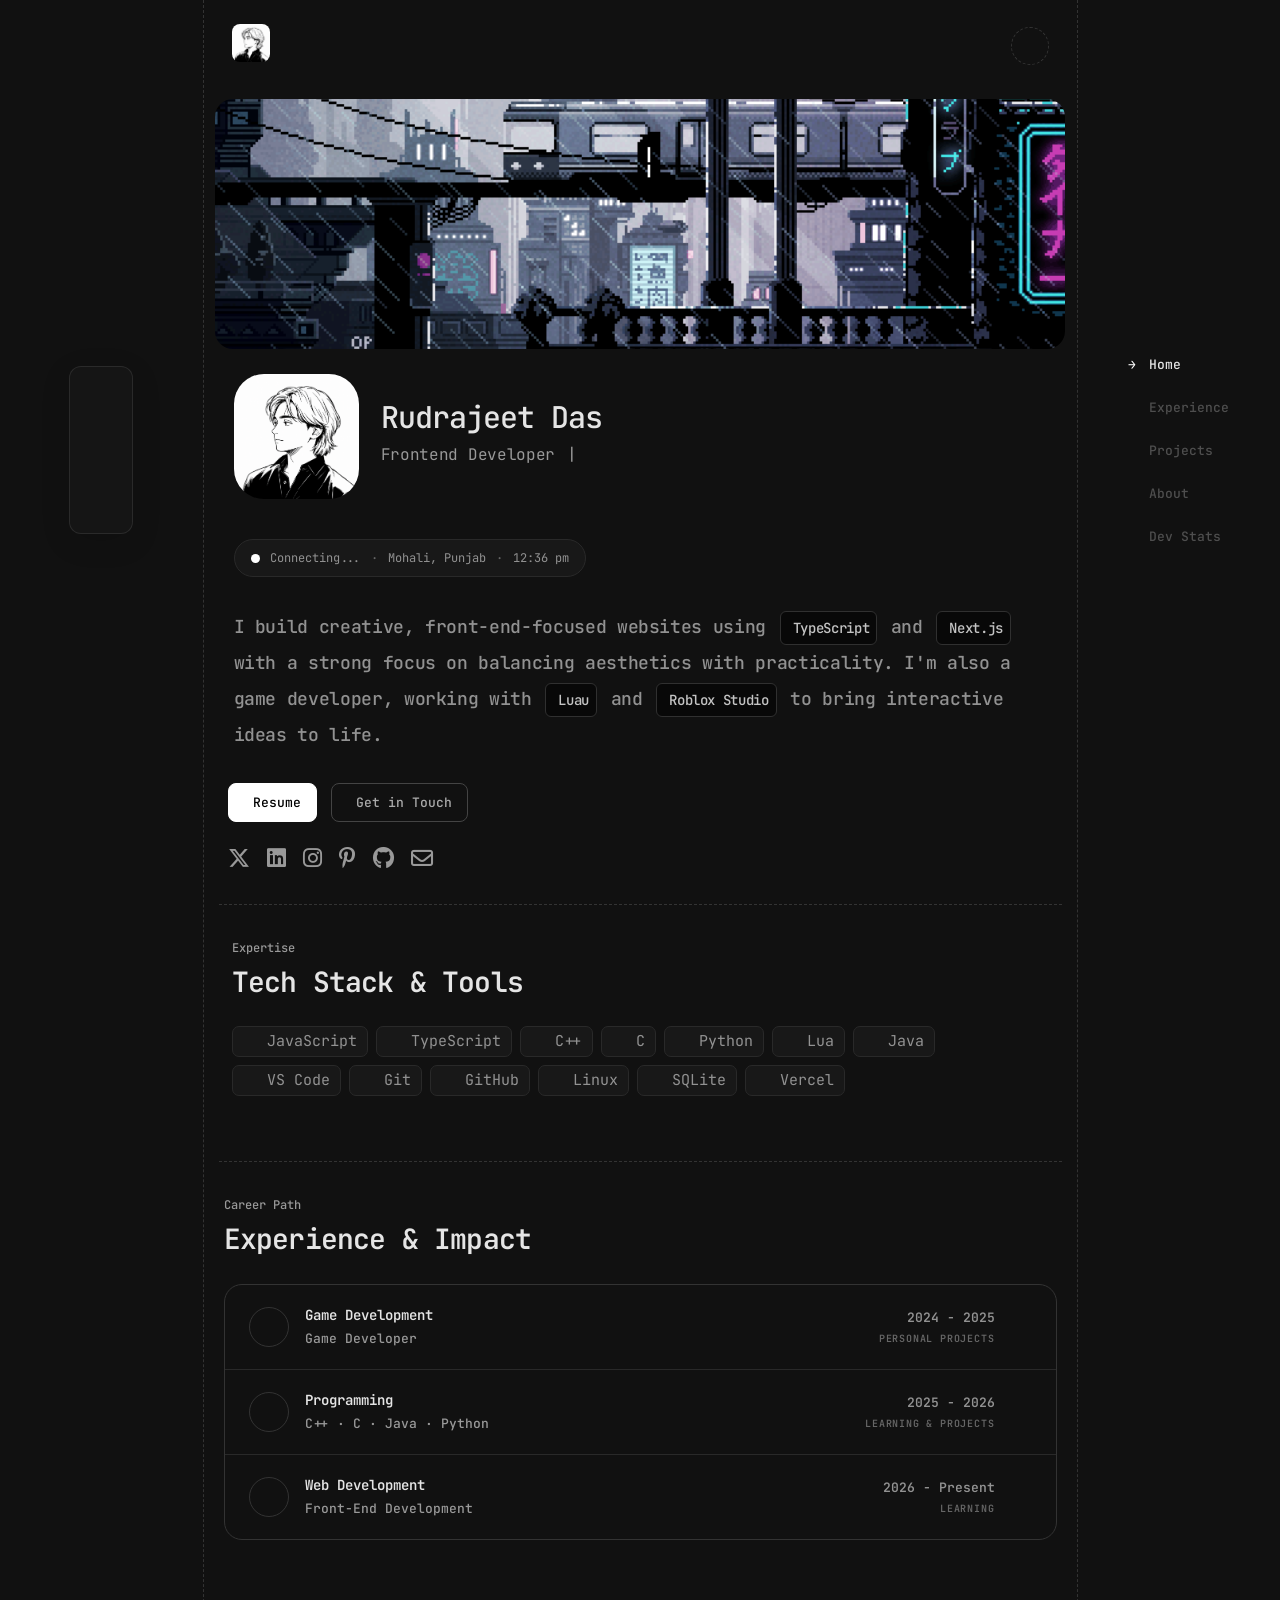
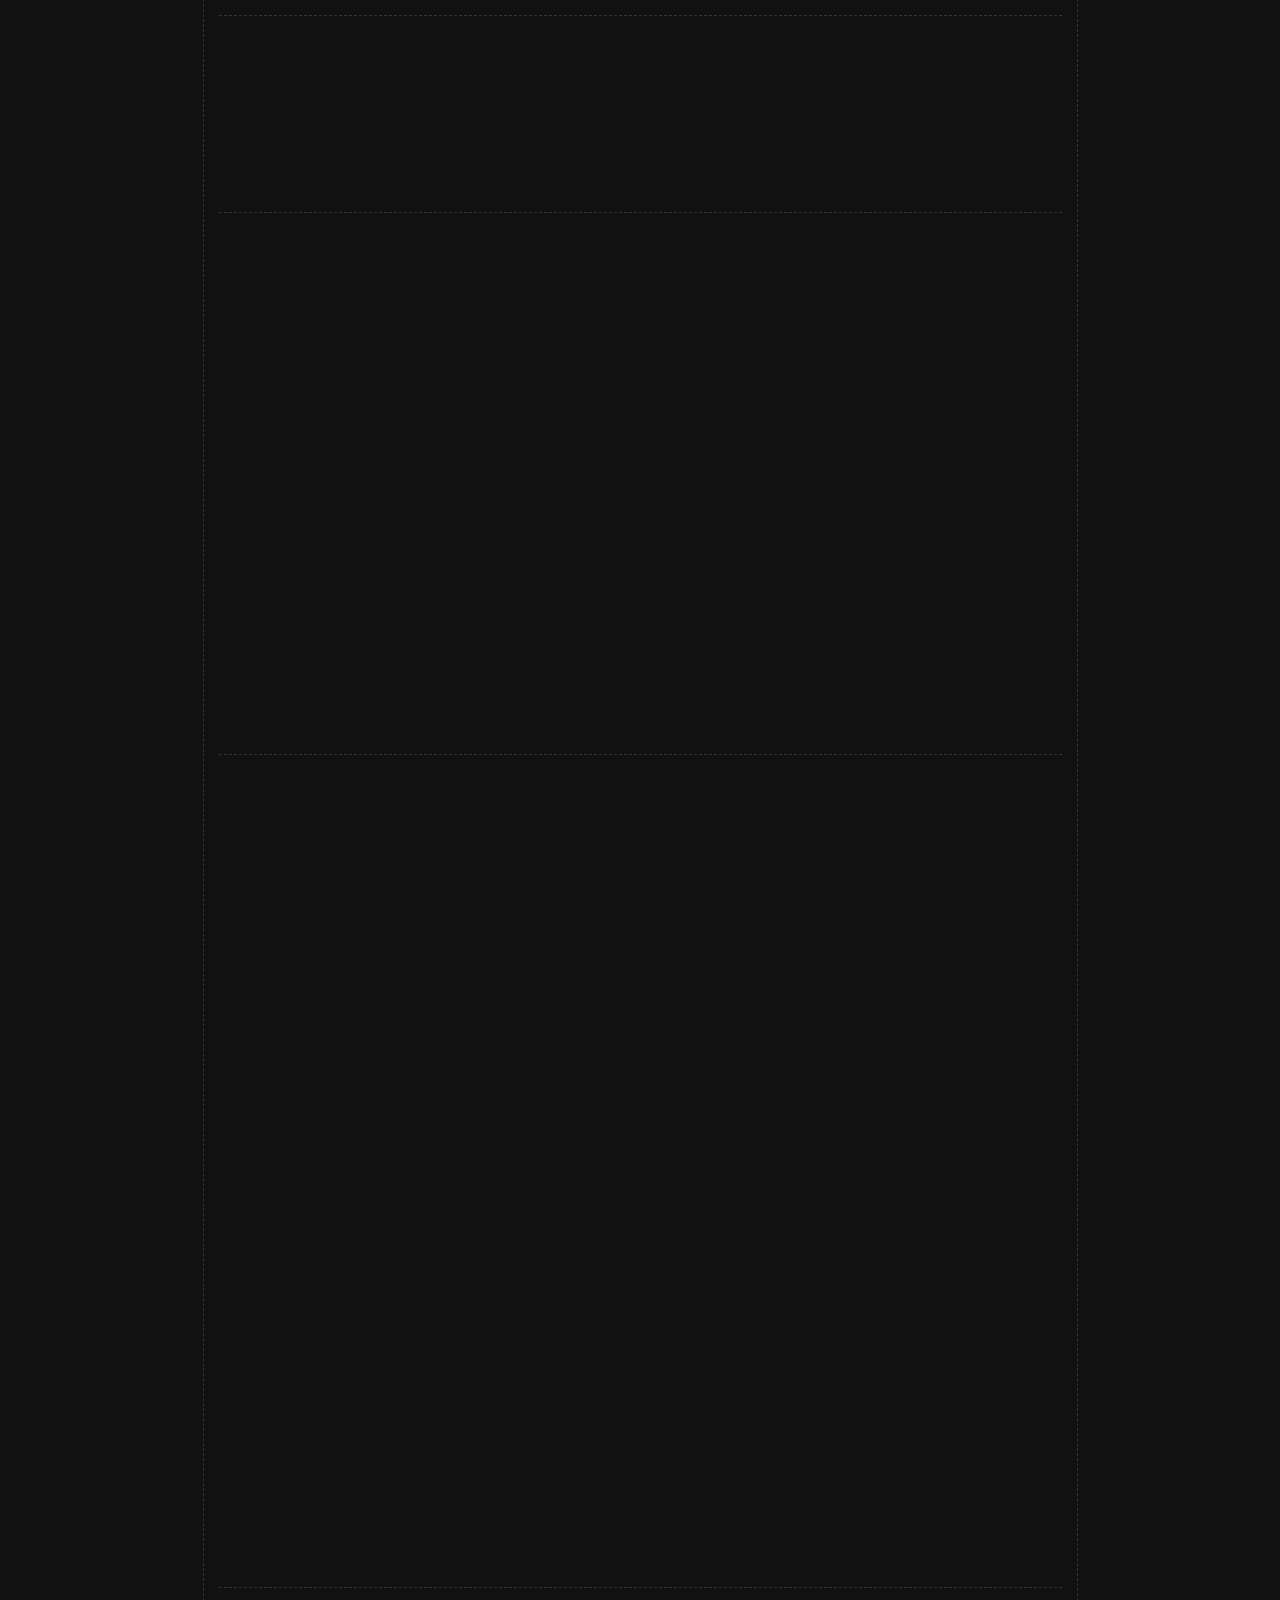
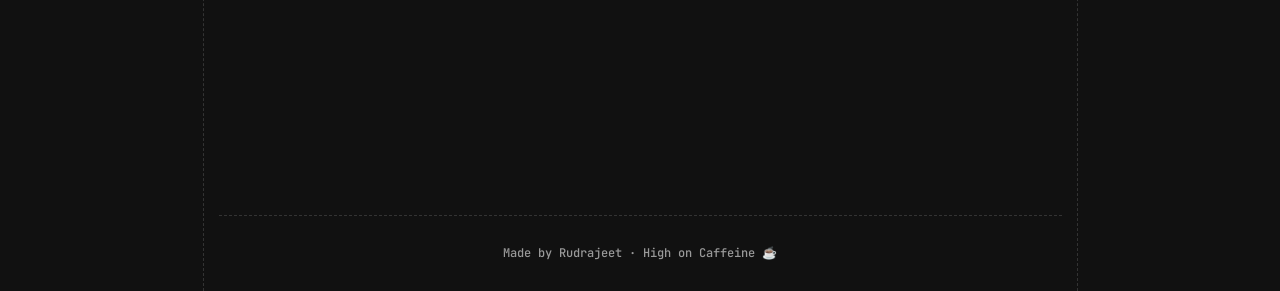
==== index.html @ e86bd865 "Add dynamic project cards and styling" ====
<!DOCTYPE html>
<html lang="en" data-theme="dark">

<head>
    <meta charset="UTF-8">
    <meta name="viewport" content="width=device-width, initial-scale=1.0">
    <title>Rudrajeet Das | Portfolio</title>

    <link rel="stylesheet" href="style.css">
    <script src="https://unpkg.com/lucide@latest"></script>

    <link rel="preconnect" href="https://fonts.googleapis.com">
    <link rel="preconnect" href="https://fonts.gstatic.com" crossorigin>
    <link href="https://fonts.googleapis.com/css2?family=JetBrains+Mono:wght@400;500;600;700;800&display=swap"
        rel="stylesheet">

    <link rel="stylesheet" href="https://cdnjs.cloudflare.com/ajax/libs/font-awesome/6.7.2/css/all.min.css">
</head>

<body>

    <main class="main-container">

        <!-- =================================
             PROFILE / HERO SECTION
        ================================== -->

        <section class="profile-section-wrapper" id="home">

            <div class="hero-top">

                <div class="brand-icon">
                    <img src="assets/images/profile.png" alt="Logo">
                </div>

                <button class="theme-toggle" id="themeToggle" aria-label="Toggle theme">
                    <i data-lucide="moon"></i>
                </button>

            </div>

            <div class="hero-banner">
                <img id="profileBanner" src="assets/images/banner.gif" alt="Portfolio banner">
            </div>

            <div class="profile-section">

                <div class="profile-left">

                    <div class="profile-picture">
                        <img src="assets/images/profile.png" alt="Rudrajeet Das">
                    </div>

                    <div class="status-pill">
                        <span class="status-dot" id="discordStatusDot"></span>
                        <span id="discordStatusText">Connecting...</span>
                        <span class="status-divider">·</span>
                        <span>Mohali, Punjab</span>
                        <span class="status-divider">·</span>
                        <span id="localTime">--:--</span>
                    </div>

                </div>

                <div class="profile-info">
                    <h1>Rudrajeet Das</h1>

                    <p class="dynamic-role">
                        <span id="dynamicRole"></span>
                        <span class="cursor">|</span>
                    </p>
                </div>

            </div>

            <div class="profile-bio">
                <p>
                    I build creative, front-end-focused websites using
                    <span class="tech-badge">
                        <i data-lucide="code-2"></i> TypeScript
                    </span>
                    and
                    <span class="tech-badge">
                        <i data-lucide="triangle"></i> Next.js
                    </span>
                    with a strong focus on balancing aesthetics with practicality.
                    I'm also a game developer, working with
                    <span class="tech-badge">
                        <i data-lucide="code"></i> Luau
                    </span>
                    and
                    <span class="tech-badge">
                        <i data-lucide="gamepad-2"></i> Roblox Studio
                    </span>
                    to bring interactive ideas to life.
                </p>
            </div>

            <div class="profile-actions">

                <div class="action-buttons">

                    <a href="assets/resume.pdf" class="btn-resume" target="_blank">
                        <i data-lucide="file-text"></i>
                        <span>Resume</span>
                    </a>

                    <a href="https://discord.com/users/321037704563523584" class="btn-contact">
                        <i data-lucide="send"></i>
                        <span>Get in Touch</span>
                    </a>

                </div>

                <div class="social-links">

                    <a href="https://x.com/RudraNeedsSleep" aria-label="X">
                        <i class="fa-brands fa-x-twitter"></i>
                    </a>

                    <a href="https://www.linkedin.com/in/rudrajeet-das-528606431/" aria-label="LinkedIn">
                        <i class="fa-brands fa-linkedin"></i>
                    </a>

                    <a href="https://www.instagram.com/rxnin.fr/" aria-label="Instagram">
                        <i class="fa-brands fa-instagram"></i>
                    </a>

                    <a href="https://pin.it/6pMc9oibu" aria-label="Pinterest">
                        <i class="fa-brands fa-pinterest-p"></i>
                    </a>

                    <a href="https://github.com/RudrajeetCodes" aria-label="GitHub">
                        <i class="fa-brands fa-github"></i>
                    </a>

                    <a href="mailto:rudrajeet.official@gmail.com" aria-label="Email">
                        <i class="fa-regular fa-envelope"></i>
                    </a>

                </div>

            </div>

        </section>


        <!-- =================================
             SECTION DIVIDER
        ================================== -->

        <div class="section-divider"></div>


        <!-- =================================
             TECH STACK SECTION
        ================================== -->

        <section class="tech-section">

            <div class="section-heading">
                <span class="section-label">Expertise</span>
                <h2>Tech Stack &amp; Tools</h2>
            </div>

            <div class="tech-stack">

                <div class="tech-tag">
                    <img src="https://cdn.simpleicons.org/javascript/888888" alt="">
                    <span>JavaScript</span>
                </div>

                <div class="tech-tag">
                    <img src="https://cdn.simpleicons.org/typescript/888888" alt="">
                    <span>TypeScript</span>
                </div>

                <div class="tech-tag">
                    <img src="https://cdn.simpleicons.org/cplusplus/888888" alt="">
                    <span>C++</span>
                </div>

                <div class="tech-tag">
                    <img src="https://cdn.simpleicons.org/c/888888" alt="">
                    <span>C</span>
                </div>

                <div class="tech-tag">
                    <img src="https://cdn.simpleicons.org/python/888888" alt="">
                    <span>Python</span>
                </div>

                <div class="tech-tag">
                    <img src="https://cdn.simpleicons.org/lua/888888" alt="">
                    <span>Lua</span>
                </div>

                <div class="tech-tag">
                    <img src="https://cdn.simpleicons.org/openjdk/888888" alt="">
                    <span>Java</span>
                </div>

                <div class="tech-tag">
                    <img src="https://cdn.jsdelivr.net/gh/devicons/devicon/icons/vscode/vscode-original.svg" alt="">
                    <span>VS Code</span>
                </div>

                <div class="tech-tag">
                    <img src="https://cdn.simpleicons.org/git/888888" alt="">
                    <span>Git</span>
                </div>

                <div class="tech-tag">
                    <img src="https://cdn.simpleicons.org/github/888888" alt="">
                    <span>GitHub</span>
                </div>

                <div class="tech-tag">
                    <img src="https://cdn.simpleicons.org/linux/888888" alt="">
                    <span>Linux</span>
                </div>

                <div class="tech-tag">
                    <img src="https://cdn.simpleicons.org/sqlite/888888" alt="">
                    <span>SQLite</span>
                </div>

                <div class="tech-tag">
                    <img src="https://cdn.simpleicons.org/vercel/888888" alt="">
                    <span>Vercel</span>
                </div>

            </div>

        </section>


        <!-- =================================
             SECTION DIVIDER
        ================================== -->

        <div class="section-divider"></div>



        <!-- =================================
            EXPERIENCE SECTION
        ================================== -->

        <section class="experience-section" id="experience">

            <div class="section-heading">
                <span class="section-label">Career Path</span>
                <h2>Experience &amp; Impact</h2>
            </div>

            <div class="experience-list">

                <!-- GAME DEVELOPMENT -->

                <details class="experience-item">

                    <summary class="experience-summary">

                        <div class="experience-left">

                            <div class="experience-icon">
                                <i data-lucide="gamepad-2"></i>
                            </div>

                            <div class="experience-info">
                                <h3>Game Development</h3>
                                <p>Game Developer</p>
                            </div>

                        </div>

                        <div class="experience-right">
                            <span class="experience-date">2024 - 2025</span>
                            <span class="experience-type">Personal Projects</span>
                        </div>

                        <i data-lucide="chevron-down" class="experience-chevron"></i>

                    </summary>

                    <div class="experience-details">

                        <div class="experience-detail-header">
                            <span>GAME DEVELOPMENT</span>
                        </div>

                        <div class="experience-log">

                            <div class="log-entry">
                                <span class="log-marker">01</span>
                                <p>Built a custom physics engine in Lua.</p>
                            </div>

                            <div class="log-entry">
                                <span class="log-marker">02</span>
                                <p>Created custom animations, graphics, and models.</p>
                            </div>

                            <div class="log-entry">
                                <span class="log-marker">03</span>
                                <p>Developed interactive game systems.</p>
                            </div>

                        </div>

                        <div class="experience-tech">
                            <span>Lua</span>
                            <span>Physics</span>
                            <span>Game Systems</span>
                        </div>

                    </div>

                </details>


                <!-- PROGRAMMING -->

                <details class="experience-item">

                    <summary class="experience-summary">

                        <div class="experience-left">

                            <div class="experience-icon">
                                <i data-lucide="code-2"></i>
                            </div>

                            <div class="experience-info">
                                <h3>Programming</h3>
                                <p>C++ · C · Java · Python</p>
                            </div>

                        </div>

                        <div class="experience-right">
                            <span class="experience-date">2025 - 2026</span>
                            <span class="experience-type">Learning &amp; Projects</span>
                        </div>

                        <i data-lucide="chevron-down" class="experience-chevron"></i>

                    </summary>

                    <div class="experience-details">

                        <div class="experience-detail-header">
                            <span>PROGRAMMING</span>
                        </div>

                        <div class="experience-log">

                            <div class="log-entry">
                                <span class="log-marker">01</span>
                                <p>Explored programming fundamentals and problem-solving.</p>
                            </div>

                            <div class="log-entry">
                                <span class="log-marker">02</span>
                                <p>Worked with multiple programming languages and development tools.</p>
                            </div>

                            <div class="log-entry">
                                <span class="log-marker">03</span>
                                <p>Applied programming concepts through practical projects.</p>
                            </div>

                        </div>

                        <div class="experience-tech">
                            <span>C++</span>
                            <span>C</span>
                            <span>Java</span>
                            <span>Python</span>
                        </div>

                    </div>

                </details>


                <!-- WEB DEVELOPMENT -->

                <details class="experience-item">

                    <summary class="experience-summary">

                        <div class="experience-left">

                            <div class="experience-icon">
                                <i data-lucide="globe"></i>
                            </div>

                            <div class="experience-info">
                                <h3>Web Development</h3>
                                <p>Front-End Development</p>
                            </div>

                        </div>

                        <div class="experience-right">
                            <span class="experience-date">2026 - Present</span>
                            <span class="experience-type">Learning</span>
                        </div>

                        <i data-lucide="chevron-down" class="experience-chevron"></i>

                    </summary>

                    <div class="experience-details">

                        <div class="experience-detail-header">
                            <span>WEB DEVELOPMENT</span>
                        </div>

                        <div class="experience-log">

                            <div class="log-entry">
                                <span class="log-marker">01</span>
                                <p>Building responsive and visually polished web interfaces.</p>
                            </div>

                            <div class="log-entry">
                                <span class="log-marker">02</span>
                                <p>Exploring modern front-end development with TypeScript and Next.js.</p>
                            </div>

                            <div class="log-entry">
                                <span class="log-marker">03</span>
                                <p>Focusing on clean design, usability, and practical implementation.</p>
                            </div>

                        </div>

                        <div class="experience-tech">
                            <span>TypeScript</span>
                            <span>Next.js</span>
                            <span>HTML</span>
                            <span>CSS</span>
                        </div>

                    </div>

                </details>

            </div>

        </section>

        <div class="section-divider"></div>

        <section class="projects-section reveal" id="projects">

            <div class="projects-heading">
                <div class="section-heading">
                    <span class="section-label">Featured</span>
                    <h2>Projects</h2>
                </div>

                <a href="https://github.com/RudrajeetCodes" class="projects-github-link" target="_blank"
                    rel="noopener noreferrer">
                    View All on GitHub
                    <i data-lucide="arrow-up-right"></i>
                </a>
            </div>

            <div class="projects-grid" id="projectsGrid">
                <!-- Project cards generated by JavaScript -->
            </div>

        </section>

        <div class="section-divider"></div>



        <!-- =================================
     ABOUT SECTION
================================== -->

        <section class="about-section reveal" id="about">

            <div class="section-heading">
                <span class="section-label">About</span>
                <h2>Me</h2>
            </div>

            <!-- ABOUT PROFILE -->

            <div class="about-content">

                <div class="about-picture">
                    <img src="assets/images/profile.png" alt="Rudrajeet Das">
                </div>

                <div class="about-info">

                    <h3>Rudrajeet Das</h3>

                    <p class="about-description">
                        I'm a Data Science student and developer interested in
                        game development, programming, and building for the web.
                        I enjoy learning new technologies and turning ideas into
                        working projects.
                    </p>

                    <div class="about-skills">

                        <h4>Skills</h4>

                        <div class="about-skill-list">
                            <span>Python</span>
                            <span>C</span>
                            <span>C++</span>
                            <span>Java</span>
                            <span>Lua</span>
                            <span>JavaScript</span>
                            <span>TypeScript</span>
                            <span>HTML</span>
                            <span>CSS</span>
                        </div>

                    </div>

                </div>

            </div>

            <!-- PROFILE ACTIVITY -->

            <div class="profile-activity">

                <!-- LAST PLAYED -->

                <div class="activity-card music-card">

                    <div class="activity-artwork">
                        <i data-lucide="disc-3"></i>
                    </div>

                    <div class="activity-content">
                        <span class="activity-label">LAST PLAYED</span>
                        <h3 class="activity-title">Song Name</h3>
                        <p class="activity-subtitle">Song Author</p>
                    </div>

                    <span class="activity-action" aria-hidden="true">
                        <i data-lucide="play"></i>
                    </span>

                </div>

                <!-- CURRENT FOCUS -->

                <div class="activity-card focus-card">

                    <span class="focus-status-dot"></span>

                    <div class="activity-content">
                        <span class="activity-label">CURRENT FOCUS</span>

                        <h3 class="focus-title">
                            <i data-lucide="sun"></i>
                            Learning React
                        </h3>
                    </div>

                    <span class="activity-action" aria-hidden="true">
                        <i data-lucide="chevrons-right"></i>
                    </span>

                </div>

            </div>

        </section>

        <div class="section-divider"></div>

        <!-- =================================
             DEV STATS SECTION
        ================================== -->

        <section class="dev-stats-section reveal" id="dev-stats">

            <div class="section-heading">
                <span class="section-label">Dev Stats</span>
                <h2>GitHub Activity</h2>
            </div>

            <div class="github-contributions">

                <!-- CODING STATISTICS -->

                <div class="coding-card">

                    <div class="coding-top">

                        <div class="coding-stat">
                            <span class="activity-label">WEEKLY CODING</span>
                            <strong id="wakatime-weekly-time">--h --m</strong>
                        </div>

                        <div class="coding-stat">
                            <span class="activity-label">WEEKLY COMMITS</span>
                            <strong id="github-weekly-commits">--</strong>
                        </div>

                        <div class="coding-stat">
                            <span class="activity-label">MOST WORKED-ON PROJECT</span>
                            <strong id="github-most-worked-project">--</strong>
                        </div>

                    </div>

                    <div class="coding-commit">

                        <span class="activity-label">LATEST COMMIT</span>

                        <strong id="github-latest-commit">
                            &gt; Commit message will appear here
                        </strong>

                    </div>

                </div>

                <!-- CONTRIBUTION GRAPH -->

                <div class="github-inner">

                    <div class="github-contributions-header">

                        <span>
                            Total: <strong id="github-total">--</strong>
                            contributions this year
                        </span>

                        <a href="https://github.com/RudrajeetCodes" target="_blank" rel="noopener noreferrer"
                            class="github-profile-btn">
                            <i data-lucide="github"></i>
                            View Profile
                        </a>

                    </div>

                    <div class="github-calendar">

                        <div class="github-months" id="github-months"></div>

                        <div class="github-graph" id="github-graph">
                            <span class="github-graph-placeholder">
                                Contribution activity will appear here
                            </span>
                        </div>

                        <div class="github-calendar-footer">

                            <span id="github-last-year">
                                -- contributions in the last year
                            </span>

                            <div class="github-legend">
                                <span>Less</span>
                                <span class="legend-cell level-0"></span>
                                <span class="legend-cell level-1"></span>
                                <span class="legend-cell level-2"></span>
                                <span class="legend-cell level-3"></span>
                                <span class="legend-cell level-4"></span>
                                <span>More</span>
                            </div>

                        </div>

                    </div>

                </div>

                <!-- COMMIT ACTIVITY -->

                <div class="github-activity-card">

                    <div class="github-activity-tabs" role="tablist" aria-label="GitHub activity filters">
                        <button class="activity-tab active" data-filter="commits" role="tab" aria-selected="true">
                            Commits <span>107</span>
                        </button>

                        <button class="activity-tab" data-filter="merged" role="tab" aria-selected="false">
                            Merged <span>0</span>
                        </button>

                        <button class="activity-tab" data-filter="open" role="tab" aria-selected="false">
                            Open <span>0</span>
                        </button>

                        <button class="activity-tab" data-filter="closed" role="tab" aria-selected="false">
                            Closed <span>0</span>
                        </button>
                    </div>

                    <div class="github-activity-list" id="github-activity-list"></div>

                    <button class="activity-show-more" id="activity-show-more" type="button">
                        Show more
                    </button>

                </div>

            </div>

        </section>

        <div class="section-divider"></div>

        <!-- =================================
             QUOTE SECTION
        ================================== -->

        <section class="quote-section reveal">

            <div class="quote-card">

                <blockquote>
                    "First, solve the problem. Then, write the code."
                </blockquote>

                <span class="quote-author">
                    ~ John Johnson
                </span>

            </div>

        </section>

        <div class="section-divider"></div>

        <!-- =================================
             FOOTER
        ================================== -->

        <footer class="site-footer">
            <p>Made by Rudrajeet · High on Caffeine ☕</p>
        </footer>

        <!-- =================================
     FLOATING SECTION NAVIGATION
================================== -->

        <nav class="floating-nav" aria-label="Section navigation">

            <a href="#home" class="nav-item active" data-section="home">
                <span class="nav-arrow">→</span>
                <span>Home</span>
            </a>

            <a href="#experience" class="nav-item" data-section="experience">
                <span class="nav-arrow">→</span>
                <span>Experience</span>
            </a>

            <a href="#projects" class="nav-item" data-section="projects">
                <span class="nav-arrow">→</span>
                <span>Projects</span>
            </a>

            <a href="#about" class="nav-item" data-section="about">
                <span class="nav-arrow">→</span>
                <span>About</span>
            </a>

            <a href="#dev-stats" class="nav-item" data-section="dev-stats">
                <span class="nav-arrow">→</span>
                <span>Dev Stats</span>
            </a>

        </nav>

        <!-- LEFT PAGE NAVIGATION -->
        <nav class="page-nav" aria-label="Page navigation">

            <a href="index.html" class="page-nav-item active" aria-label="Home" title="Home">
                <i data-lucide="house"></i>
            </a>

            <a href="personal.html" class="page-nav-item" aria-label="Personal" title="Personal">
                <i data-lucide="user-round"></i>
            </a>

            <a href="fun.html" class="page-nav-item" aria-label="Fun Stuff" title="Fun Stuff">
                <i data-lucide="gamepad-2"></i>
            </a>

        </nav>



    </main>

    <script>
        lucide.createIcons();
    </script>

    <script src="script.js"></script>

</body>

</html>
---- style.css ----
/* ==============================
   THEME VARIABLES
============================== */

:root {
    color-scheme: dark;

    --bg-primary: #111111;
    --bg-secondary: #181818;
    --bg-tertiary: #141414;

    --text-primary: #e5e5e5;
    --text-secondary: #929292;
    --text-muted: #999999;
    --text-subtle: #666666;

    --border-primary: #333333;
    --border-secondary: #292929;
    --border-hover: #666666;

    --badge-bg: #080808;
    --badge-border: #303030;
    --badge-text: #c4c4c4;

    --button-primary-bg: #ffffff;
    --button-primary-text: #000000;
    --button-primary-hover: #dddddd;

    --button-secondary-text: #aaaaaa;
    --button-secondary-border: #444444;

    --accent: #FFFFFF;
}

/* ==============================
   LIGHT THEME — DUSTY PINK
============================== */

[data-theme="light"] {
    color-scheme: light;

    /* Backgrounds */
    --bg-primary: #F5E5EF;
    --bg-secondary: #EED9E7;
    --bg-tertiary: #E8CDDF;

    /* Text */
    --text-primary: #392B36;
    --text-secondary: #766171;
    --text-muted: #967E91;
    --text-subtle: #B09AAA;

    /* Borders */
    --border-primary: #D8B8CE;
    --border-secondary: #E4CBDC;
    --border-hover: #C99BB9;

    /* Badges */
    --badge-bg: #EED9E7;
    --badge-border: #DFC1D5;
    --badge-text: #75566C;

    /* Buttons */
    --button-primary-bg: #392B36;
    --button-primary-text: #FFFFFF;
    --button-primary-hover: #574052;
    --button-secondary-text: #766171;
    --button-secondary-border: #D8B8CE;

    /* Accent */
    --accent: #B66F9B;
}


/* ==============================
   GLOBAL
============================== */

* {
    margin: 0;
    padding: 0;
    box-sizing: border-box;
}

body {
    font-family: 'JetBrains Mono', monospace;
    background-color: var(--bg-primary);
    color: var(--text-primary);
}

/* ==============================
   SCROLL REVEAL ANIMATION
================================ */

.reveal {
    opacity: 0;
    transform: translateY(25px);
    transition:
        opacity 0.7s ease,
        transform 0.7s cubic-bezier(0.22, 1, 0.36, 1);
}

.reveal.visible {
    opacity: 1;
    transform: translateY(0);
}

@media (prefers-reduced-motion: reduce) {

    .reveal,
    .reveal.visible {
        opacity: 1;
        transform: none;
        transition: none;
    }
}


/* ==============================
   MAIN CONTAINER
============================== */

.main-container {
    width: 100%;
    max-width: 875px;
    min-height: 100vh;
    margin: 0 auto;

    border-left: 1px dashed var(--border-primary);
    border-right: 1px dashed var(--border-primary);
}


/* ==============================
   TOP HEADER
============================== */

.hero-top {
    width: 100%;
    display: flex;
    justify-content: space-between;
    align-items: center;
    padding: 24px 28px;
}

.brand-icon img {
    width: 38px;
    height: 38px;
    object-fit: cover;
    border-radius: 8px;
}

.theme-toggle {
    width: 38px;
    height: 38px;
    padding: 0;

    display: flex;
    align-items: center;
    justify-content: center;

    background: transparent;
    border: 1px dashed var(--border-primary);
    border-radius: 50%;

    color: var(--text-muted);
    cursor: pointer;
    transition: color 0.2s ease, border-color 0.2s ease;
}

.theme-toggle svg {
    display: block;
    width: 16px;
    height: 16px;

    fill: none !important;
    stroke: currentColor;
    stroke-width: 1.5;

    margin: 0;
}

.theme-toggle:hover {
    color: var(--text-primary);
    border-color: var(--border-hover);
}


/* ==============================
   HERO BANNER
============================== */

.hero-banner {
    width: 100%;
    max-width: 850px;
    height: 250px;

    margin: 8px auto 0;
    overflow: hidden;
    border-radius: 18px;
}

.hero-banner img {
    width: 100%;
    height: 100%;
    display: block;
    object-fit: cover;
}


/* ==============================
   PROFILE SECTION
============================== */

.profile-section {
    display: flex;
    align-items: flex-start;
    gap: 22px;

    margin-top: 25px;
    margin-left: 30px;
}

.profile-left {
    display: flex;
    flex-direction: column;
    align-items: flex-start;
    gap: 40px;

    width: 125px;
    flex: 0 0 125px;
    overflow: visible;
}

.profile-picture {
    width: 125px;
    height: 125px;

    overflow: hidden;
    border-radius: 30px;
    background: var(--bg-secondary);
}

.profile-picture img {
    width: 100%;
    height: 100%;
    display: block;
    object-fit: cover;
}


/* ==============================
   STATUS PILL
============================== */

.status-pill {
    display: inline-flex;
    align-items: center;
    gap: 10px;

    width: max-content;
    padding: 10px 16px;

    background: var(--bg-secondary);
    border: 1px solid var(--border-secondary);
    border-radius: 30px;

    font-size: 12px;
    font-weight: 400;
    color: var(--text-secondary);
    white-space: nowrap;
}

.status-dot {
    width: 9px;
    height: 9px;
    flex-shrink: 0;
    border-radius: 50%;
    background: var(--accent);
}

.status-divider {
    color: var(--text-subtle);
}

/* Discord presence status */

.status-dot[data-status="online"] {
    background: #FFFFFF;
}

.status-dot[data-status="offline"] {
    background: #000000;
}

/* Profile status pill — Light theme */

html[data-theme="light"] .status-pill {
    background: #F0D7E6 !important;
    border: 1px solid #DDB8CF !important;
    color: #754D66 !important;
}

html[data-theme="light"] .status-divider {
    color: #B88BA8;
}

html[data-theme="light"] .status-dot {
    background: #8296C5;
}


/* ==============================
   PROFILE INFORMATION
============================== */

.profile-info {
    padding-top: 24px;
}

.profile-info h1 {
    font-size: 30px;
    font-weight: 500;
    color: var(--text-primary);

    margin: 0;
    letter-spacing: -1px;
    line-height: 1.3;
}

.dynamic-role {
    font-size: 16px;
    font-weight: 400;
    color: var(--text-muted);

    margin: 7px 0 0;
    letter-spacing: -0.3px;
    min-height: 20px;
}


/* ==============================
   TYPEWRITER CURSOR
============================== */

.cursor {
    display: inline-block;
    color: var(--text-muted);
    margin-left: 2px;

    animation: blink 0.8s steps(2, start) infinite;
}

@keyframes blink {
    to {
        visibility: hidden;
    }
}


/* ==============================
   PROFILE BIO
============================== */

.profile-bio {
    margin: 32px 30px 0;
    max-width: 810px;
}

.profile-bio p {
    font-size: 18px;
    font-weight: 500;
    line-height: 2;
    color: var(--text-secondary);
    letter-spacing: -0.35px;
}


/* ==============================
   TECHNOLOGY BADGES
============================== */

.tech-badge {
    display: inline-flex;
    align-items: center;
    gap: 5px;

    padding: 2px 7px;
    margin: 0 3px;

    background: var(--badge-bg);
    border: 1px solid var(--badge-border);
    border-radius: 6px;

    color: var(--badge-text);
    font-size: 14px;
    font-weight: 500;
    white-space: nowrap;
    vertical-align: middle;

    transition: all 0.2s ease;
}

.tech-badge svg {
    width: 14px;
    height: 14px;
    stroke-width: 1.8;
}

.tech-badge:hover {
    background: var(--bg-secondary);
    border-color: var(--border-hover);
    color: var(--text-primary);
}


/* ==============================
   PROFILE ACTIONS
============================== */

.profile-actions {
    margin: 30px 24px 0;
}

.action-buttons {
    display: flex;
    align-items: center;
    gap: 14px;
}

.action-buttons a {
    display: inline-flex;
    align-items: center;
    justify-content: center;
    gap: 9px;

    padding: 10px 15px;
    border-radius: 8px;

    font-family: inherit;
    font-size: 13px;
    font-weight: 500;
    text-decoration: none;

    transition: all 0.2s ease;
}

.action-buttons svg {
    width: 14px;
    height: 14px;
}


/* Resume */

.btn-resume {
    background: var(--button-primary-bg);
    color: var(--button-primary-text);
    border: 1px solid var(--button-primary-bg);
}

.btn-resume:hover {
    background: var(--button-primary-hover);
    border-color: var(--button-primary-hover);
}


/* Contact */

.btn-contact {
    background: transparent;
    color: var(--button-secondary-text);
    border: 1px solid var(--button-secondary-border);
}

.btn-contact:hover {
    color: var(--text-primary);
    border-color: var(--border-hover);
}


/* ==============================
   SOCIAL LINKS
============================== */

.social-links {
    display: flex;
    align-items: center;
    gap: 17px;

    margin-top: 25px;
}

.social-links a {
    display: flex;
    align-items: center;
    justify-content: center;

    color: var(--text-muted);
    font-size: 22px;
    text-decoration: none;

    transition: color 0.2s ease, transform 0.2s ease;
}

.social-links a:hover {
    color: var(--text-primary);
    transform: translateY(-2px);
}


/* ==============================
   SECTION DIVIDER
============================== */

.section-divider {
    width: calc(100% - 30px);
    margin: 35px auto 0;
    border-top: 1px dashed var(--border-primary);
}

/* ==============================
   THEME TRANSITIONS
============================== */

body,
.main-container,
.theme-toggle,
.status-pill,
.profile-info h1,
.dynamic-role,
.profile-bio p,
.tech-badge,
.btn-resume,
.btn-contact,
.social-links a,
.section-divider {
    transition:
        background-color 0.35s ease,
        color 0.35s ease,
        border-color 0.35s ease;
}

/* Theme toggle light mode */

[data-theme="light"] .theme-toggle {
    color: #111111;
    border-color: #222222;
}

[data-theme="light"] .theme-toggle:hover {
    color: #555555;
    border-color: #777777;
}



/* ==============================
   TECH STACK SECTION
================================ */

.tech-section {
    padding: 35px 28px 30px;
}

.section-heading {
    display: flex;
    flex-direction: column;
    gap: 8px;
    margin-bottom: 26px;
}

.section-label {
    font-size: 12px;
    font-weight: 500;
    color: var(--text-muted);
}

.section-heading h2 {
    font-size: 28px;
    font-weight: 600;
    letter-spacing: -0.8px;
    line-height: 1.3;
    color: var(--text-primary);
}

/* Technology badges */

.tech-stack {
    display: flex;
    flex-wrap: wrap;
    align-items: center;
    gap: 8px;
}

.tech-tag {
    display: inline-flex;
    align-items: center;
    gap: 7px;

    padding: 6px 10px;
    min-height: 31px;

    background: var(--bg-secondary);
    border: 1px solid var(--border-secondary);
    border-radius: 7px;

    color: var(--text-secondary);
    font-family: inherit;
    font-size: 15px;
    font-weight: 400;
    line-height: 1;
    white-space: nowrap;

    transition: all 0.25s ease;
}

.tech-tag img,
.tech-tag svg {
    width: 17px;
    height: 17px;
    flex-shrink: 0;
    object-fit: contain;
}

.tech-tag svg {
    color: var(--text-muted);
    stroke-width: 1.8;
}

.tech-tag:hover {
    border-color: var(--border-hover);
    color: var(--text-primary);
}

.tech-tag img {
    filter: grayscale(1);
    opacity: 0.85;
}


/* ==============================
   EXPERIENCE SECTION
================================ */

.experience-section {
    width: 100%;
    padding: 35px 20px 40px;
}

.experience-section .section-heading {
    margin-bottom: 26px;
}

/* Experience list */

.experience-list {
    width: 100%;
    border: 1px solid var(--border-primary);
    border-radius: 18px;
    overflow: hidden;
}

/* Individual entries */

.experience-item {
    border-bottom: 1px solid var(--border-secondary);
}

.experience-item:last-child {
    border-bottom: none;
}

/* Summary row */

.experience-summary {
    display: flex;
    align-items: center;
    justify-content: space-between;
    gap: 16px;

    min-height: 84px;
    padding: 16px 24px;

    cursor: pointer;
    list-style: none;
}

.experience-summary::-webkit-details-marker {
    display: none;
}

.experience-summary::marker {
    display: none;
}

/* Left side */

.experience-left {
    display: flex;
    align-items: center;
    gap: 16px;
    min-width: 0;
}

.experience-icon {
    width: 40px;
    height: 40px;
    display: flex;
    align-items: center;
    justify-content: center;
    flex-shrink: 0;

    border: 1px solid var(--border-primary);
    border-radius: 50%;

    font-size: 17px;
}

.experience-info h3 {
    color: var(--text-primary);
    font-size: 14px;
    font-weight: 600;
    margin-bottom: 6px;
}

.experience-info p {
    color: var(--text-muted);
    font-size: 13px;
    font-weight: 500;
}

/* Right side */

.experience-right {
    display: flex;
    flex-direction: column;
    align-items: flex-end;
    gap: 6px;

    margin-left: auto;
    flex-shrink: 0;
}

.experience-date {
    color: var(--text-secondary);
    font-size: 13px;
    font-weight: 600;
}

.experience-type {
    color: var(--text-subtle);
    font-size: 10px;
    font-weight: 600;
    letter-spacing: 0.8px;
    text-transform: uppercase;
}

/* Chevron */

.experience-chevron {
    width: 17px;
    height: 17px;
    color: var(--text-muted);
    flex-shrink: 0;
    margin-left: 4px;

    transition: transform 0.25s ease;
}

.experience-item[open] .experience-chevron {
    transform: rotate(180deg);
}

/* Hover and expanded state */

.experience-summary:hover .experience-info h3 {
    color: var(--text-primary);
}

.experience-summary:hover .experience-chevron {
    color: var(--text-primary);
}

.experience-item[open] {
    background: var(--bg-secondary);
}

.experience-item[open] .experience-icon {
    border-color: var(--border-hover);
}

/* ==============================
   EXPANDED BUILD LOG
================================ */

.experience-details {
    margin: 0 20px 20px;
    padding: 15px 18px;

    background: var(--bg-tertiary);
    border: 1px solid var(--border-secondary);
    border-radius: 11px;
}

/* Build log header */

.experience-detail-header {
    display: flex;
    justify-content: space-between;
    gap: 12px;

    margin-bottom: 15px;

    color: var(--text-subtle);
    font-size: 10px;
    font-weight: 600;
    letter-spacing: 1px;
}

/* Log entries */

.experience-log {
    display: flex;
    flex-direction: column;
    gap: 10px;

    padding-left: 12px;
    border-left: 1px dashed var(--border-hover);
}

.log-entry {
    display: flex;
    align-items: baseline;
    gap: 12px;
}

.log-marker {
    color: var(--text-subtle);
    font-size: 10px;
    font-weight: 600;
    flex-shrink: 0;
}

.log-entry p {
    color: var(--text-secondary);
    font-size: 13px;
    line-height: 1.5;
}

/* Technology chips */

.experience-tech {
    display: flex;
    flex-wrap: wrap;
    gap: 7px;

    margin-top: 17px;
}

.experience-tech span {
    padding: 5px 9px;

    background: var(--badge-bg);
    border: 1px solid var(--badge-border);
    border-radius: 5px;

    color: var(--badge-text);
    font-size: 10px;
    font-weight: 500;
}

/* Transitions */

.experience-item,
.experience-summary,
.experience-icon {
    transition:
        background-color 0.3s ease,
        border-color 0.3s ease;
}

/* ==============================
   EXPERIENCE ANIMATIONS
================================ */

/* Smooth chevron rotation */
.experience-chevron {
    transition:
        transform 0.4s cubic-bezier(0.22, 1, 0.36, 1),
        color 0.3s ease;
}

.experience-item[open] .experience-chevron {
    transform: rotate(180deg);
}

/* Smooth dropdown reveal */
.experience-details {
    animation: experienceReveal 0.45s cubic-bezier(0.22, 1, 0.36, 1) both;
    transform-origin: top;
}

@keyframes experienceReveal {
    from {
        opacity: 0;
        transform: translateY(-8px);
        clip-path: inset(0 0 100% 0);
    }

    to {
        opacity: 1;
        transform: translateY(0);
        clip-path: inset(0 0 0 0);
    }
}

/* Subtle hover transition */
.experience-summary {
    transition: background-color 0.3s ease;
}

.experience-icon {
    transition:
        border-color 0.3s ease,
        transform 0.35s cubic-bezier(0.22, 1, 0.36, 1);
}

.experience-summary:hover .experience-icon {
    transform: scale(1.06);
}

/* Respect reduced-motion preferences */
@media (prefers-reduced-motion: reduce) {

    .experience-details,
    .experience-chevron,
    .experience-summary,
    .experience-icon {
        animation: none;
        transition: none;
    }
}

/* Smooth dropdown animation */

.experience-details {
    box-sizing: border-box;
    overflow: hidden;
    transform-origin: top;
}

.experience-chevron {
    transition: transform 0.4s cubic-bezier(0.22, 1, 0.36, 1),
        color 0.3s ease;
}

.experience-item[open] .experience-chevron {
    transform: rotate(180deg);
}

@media (prefers-reduced-motion: reduce) {
    .experience-chevron {
        transition: none;
    }
}

/* ==============================
   PROJECTS SECTION
================================ */

.projects-section {
    width: 100%;
    padding: 35px 20px 40px;
}

.projects-heading {
    display: flex;
    justify-content: space-between;
    align-items: flex-start;
    margin-bottom: 26px;
}

.projects-heading .section-heading {
    margin-bottom: 0;
}

.projects-github-link {
    display: inline-flex;
    align-items: center;
    gap: 5px;
    margin-top: 8px;

    color: var(--text-muted);
    font-size: 11px;
    text-decoration: none;

    transition: color 0.25s ease;
}

.projects-github-link:hover {
    color: var(--text-primary);
}

.projects-github-link i {
    width: 13px;
    height: 13px;
}

/* Grid */

.projects-grid {
    display: grid;
    grid-template-columns: repeat(2, minmax(0, 1fr));
    gap: 18px;
}

/* Project card */

.project-card {
    min-width: 0;
    padding: 16px;

    background: var(--bg-primary);
    border: 1px solid var(--border-primary);
    border-radius: 22px;

    transition:
        border-color 0.3s ease,
        transform 0.3s ease,
        background-color 0.3s ease;
}

.project-card:hover {
    border-color: var(--border-hover);
    transform: translateY(-3px);
}


/* Project image presentation */

.project-image-wrapper {
    position: relative;
    width: 100%;
    aspect-ratio: 16 / 9;

    display: flex;
    align-items: flex-end;
    justify-content: flex-end;

    overflow: hidden;
    border-radius: 13px;

    background: var(--project-image-bg);

}

/* Screenshot positioned in bottom-right */

.project-image {
    position: absolute;
    right: 0;
    bottom: 0;

    width: 84%;
    height: 82%;

    display: block;
    object-fit: cover;
    object-position: center;

    border-radius: 11px 0 0 0;

    transition: transform 0.45s ease;
}

.project-card:hover .project-image {
    transform: scale(1.025);
    transform-origin: bottom right;
}

/* Corner ribbon */

.project-ribbon {
    position: absolute;
    top: 15px;
    right: -37px;
    width: 140px;
    padding: 7px 0;

    background: var(--button-primary-bg);
    color: var(--button-primary-text);

    text-align: center;
    font-size: 9px;
    font-weight: 700;
    letter-spacing: 0.4px;

    transform: rotate(45deg);
}

/* Project information */

.project-info {
    padding-top: 16px;
}

.project-title-row {
    display: flex;
    justify-content: space-between;
    align-items: center;
    gap: 10px;
}

.project-title {
    color: var(--text-primary);
    font-size: 15px;
    font-weight: 600;
}

.project-status {
    display: inline-flex;
    align-items: center;
    gap: 6px;
    flex-shrink: 0;

    color: var(--accent);
    font-size: 11px;
    font-weight: 500;
}

.project-status-dot {
    width: 6px;
    height: 6px;
    border-radius: 50%;
    background: var(--accent);
}

.project-category {
    margin-top: 5px;
    color: var(--text-muted);
    font-size: 11px;
}

.project-description {
    margin-top: 14px;
    color: var(--text-secondary);
    font-size: 12px;
    line-height: 1.8;
}

/* Card footer */

.project-footer {
    display: flex;
    align-items: center;
    justify-content: space-between;
    gap: 10px;
    margin-top: 17px;
}

.project-tags {
    display: flex;
    align-items: center;
    flex-wrap: wrap;
    gap: 6px;
    min-width: 0;
}

.project-tag {
    display: inline-flex;
    align-items: center;
    gap: 5px;

    padding: 5px 8px;

    background: var(--bg-secondary);
    border: 1px solid var(--border-secondary);
    border-radius: 6px;

    color: var(--text-secondary);
    font-size: 10px;
    white-space: nowrap;
}

.project-tag-more {
    color: var(--text-muted);
    font-size: 10px;
}

/* Project action buttons */

.project-links {
    display: flex;
    align-items: center;
    gap: 7px;
    flex-shrink: 0;
}

.project-links a {
    width: 30px;
    height: 30px;

    display: flex;
    align-items: center;
    justify-content: center;

    color: var(--text-muted);
    background: transparent;

    border: 1px solid var(--border-secondary);
    border-radius: 7px;

    text-decoration: none;

    transition:
        color 0.25s ease,
        border-color 0.25s ease,
        background-color 0.25s ease;
}

.project-links a:hover {
    color: var(--text-primary);
    border-color: var(--border-hover);
    background: var(--bg-secondary);
}

.project-links a.disabled {
    opacity: 0.35;
    cursor: not-allowed;
    pointer-events: none;
}

.project-links i {
    width: 15px;
    height: 15px;
}


.project-links svg {
    width: 17px;
    height: 17px;
    fill: currentColor;
    display: block;
}


/* ==============================
   PROFILE ACTIVITY
============================== */

.profile-activity {
    display: grid;
    grid-template-columns: repeat(2, minmax(0, 1fr));
    gap: 16px;

    margin: 30px 30px 0;
}

.activity-card {
    min-width: 0;
    min-height: 92px;

    display: flex;
    align-items: center;
    gap: 13px;

    padding: 15px 16px;

    background: var(--bg-secondary);
    border: 1px solid var(--border-secondary);
    border-radius: 13px;

    transition:
        background-color 0.3s ease,
        border-color 0.3s ease;
}

.activity-card:hover {
    border-color: var(--border-hover);
}

/* Music artwork */

.activity-artwork {
    width: 52px;
    height: 52px;
    flex-shrink: 0;

    display: flex;
    align-items: center;
    justify-content: center;

    background: var(--bg-tertiary);
    border: 1px solid var(--border-secondary);
    border-radius: 9px;

    color: var(--text-muted);
}

.activity-artwork svg {
    width: 23px;
    height: 23px;
}

/* Activity information */

.activity-content {
    display: flex;
    flex-direction: column;
    gap: 5px;

    min-width: 0;
}

.activity-label {
    color: var(--text-muted);
    font-size: 10px;
    font-weight: 600;
    letter-spacing: 0.9px;
}

.activity-title {
    color: var(--text-primary);
    font-size: 14px;
    font-weight: 600;

    overflow: hidden;
    text-overflow: ellipsis;
    white-space: nowrap;
}

.activity-subtitle {
    color: var(--text-muted);
    font-size: 11px;

    overflow: hidden;
    text-overflow: ellipsis;
    white-space: nowrap;
}

/* Right-side icons */

.activity-action {
    display: flex;
    align-items: center;
    justify-content: center;

    margin-left: auto;
    flex-shrink: 0;

    color: var(--text-muted);
}

.activity-action svg {
    width: 17px;
    height: 17px;
}

/* Current focus */

.focus-status-dot {
    width: 9px;
    height: 9px;
    flex-shrink: 0;

    border-radius: 50%;
    background: var(--accent);
    box-shadow: 0 0 9px color-mix(in srgb, var(--accent) 35%, transparent);
}

.focus-title {
    display: flex;
    align-items: center;
    gap: 8px;

    color: var(--text-primary);
    font-size: 14px;
    font-weight: 600;
}

.focus-title svg {
    width: 16px;
    height: 16px;
    color: var(--text-muted);
    flex-shrink: 0;
}


/* ==============================
   ABOUT SECTION
============================== */

.about-section {
    width: 100%;
    padding: 35px 32px 40px;
}

.about-section .section-heading {
    margin-bottom: 28px;
}

/* About profile layout */

.about-content {
    display: flex;
    align-items: flex-start;
    gap: 32px;
}

/* Portrait */

.about-picture {
    width: 220px;
    height: 220px;
    flex: 0 0 220px;

    overflow: hidden;
    border-radius: 18px;

    background: var(--bg-secondary);
}

.about-picture img {
    width: 100%;
    height: 100%;
    display: block;
    object-fit: cover;
}

/* About information */

.about-info {
    flex: 1;
    min-width: 0;
    padding-top: 2px;
}

.about-info h3 {
    color: var(--text-primary);
    font-size: 30px;
    font-weight: 600;
    letter-spacing: -1px;
    line-height: 1.3;
}

.about-description {
    margin-top: 12px;

    color: var(--text-secondary);
    font-size: 14px;
    font-weight: 500;
    line-height: 1.8;
}

/* Skills */

.about-skills {
    margin-top: 20px;
}

.about-skills h4 {
    margin-bottom: 10px;

    color: var(--text-primary);
    font-size: 13px;
    font-weight: 600;
}

.about-skill-list {
    display: flex;
    flex-wrap: wrap;
    gap: 8px;
}

.about-skill-list span {
    padding: 6px 9px;

    background: var(--bg-secondary);
    border: 1px dashed var(--border-primary);
    border-radius: 7px;

    color: var(--text-secondary);
    font-size: 11px;
    white-space: nowrap;
}

/* Activity cards inside About */

.about-section .profile-activity {
    margin: 30px 0 0;
}

/* Responsive layout */

@media (max-width: 650px) {

    .about-section {
        padding: 30px 20px 35px;
    }

    .about-content {
        flex-direction: column;
        gap: 22px;
    }

    .about-picture {
        width: 170px;
        height: 170px;
        flex-basis: 170px;
    }

    .about-info h3 {
        font-size: 25px;
    }

    .about-section .profile-activity {
        grid-template-columns: 1fr;
        gap: 12px;
    }

}


/* ==============================
   DEV STATS SECTION
============================== */

.dev-stats-section {
    width: 100%;
    padding: 35px 20px 40px;
}

.dev-stats-section .section-heading {
    margin-bottom: 26px;
}

/* Main stats container */

.github-contributions {
    padding: 24px;
    background: var(--bg-secondary);
    border: 1px solid var(--border-primary);
    border-radius: 16px;
}

/* Coding statistics */

.coding-card {
    padding: 8px 4px 24px;
}

.coding-top {
    display: grid;
    grid-template-columns: repeat(3, minmax(0, 1fr));
    align-items: start;
    gap: 16px;
    padding-bottom: 22px;
    border-bottom: 1px solid var(--border-secondary);
}

.coding-stat {
    display: flex;
    flex-direction: column;
    gap: 9px;
    min-width: 0;
}

.coding-stat:nth-child(2) {
    align-items: center;
    text-align: center;
}

.coding-stat:nth-child(3) {
    align-items: flex-end;
    text-align: right;
}

.coding-stat strong,
.coding-commit strong {
    color: var(--text-primary);
    font-size: 15px;
    font-weight: 600;
    line-height: 1.6;
    overflow-wrap: anywhere;
}

.coding-stat:nth-child(3) strong {
    font-size: 13px;
}

.coding-commit {
    display: flex;
    flex-direction: column;
    gap: 9px;
    padding-top: 20px;
}

.coding-commit strong {
    font-size: 13px;
}

/* Contribution calendar */

.github-inner {
    padding: 20px;
    background: var(--bg-tertiary);
    border: 1px solid var(--border-secondary);
    border-radius: 11px;
}

.github-contributions-header {
    display: flex;
    align-items: center;
    justify-content: space-between;
    gap: 12px;
    color: var(--text-muted);
    font-size: 12px;
}

.github-contributions-header strong {
    color: var(--accent);
}

.github-profile-btn {
    display: inline-flex;
    align-items: center;
    gap: 7px;
    padding: 7px 11px;
    border: 1px solid var(--border-primary);
    border-radius: 18px;
    color: var(--text-secondary);
    font-size: 11px;
    text-decoration: none;
    white-space: nowrap;
    transition: 0.2s ease;
}

.github-profile-btn:hover {
    color: var(--text-primary);
    border-color: var(--border-hover);
}

.github-profile-btn svg {
    width: 14px;
    height: 14px;
}

.github-calendar {
    margin-top: 22px;
}

.github-months {
    height: 16px;
    color: var(--text-muted);
    font-size: 10px;
}

.github-graph {
    min-height: 115px;
    display: flex;
    align-items: center;
    justify-content: center;
    overflow: hidden;
    border: 1px dashed var(--border-secondary);
    border-radius: 8px;
}

.github-graph-placeholder {
    color: var(--text-subtle);
    font-size: 11px;
}

.github-calendar-footer {
    display: flex;
    justify-content: space-between;
    align-items: center;
    flex-wrap: wrap;
    gap: 12px;
    margin-top: 15px;
    color: var(--text-muted);
    font-size: 10px;
}

.github-legend {
    display: flex;
    align-items: center;
    gap: 5px;
}

.legend-cell {
    width: 10px;
    height: 10px;
    border-radius: 2px;
    background: var(--border-secondary);
}

.legend-cell.level-1 {
    background: #444444;
}

.legend-cell.level-2 {
    background: #777777;
}

.legend-cell.level-3 {
    background: #AAAAAA;
}

.legend-cell.level-4 {
    background: #E0E0E0;
}

/* Light theme — blue accent shades */

[data-theme="light"] .legend-cell.level-1 {
    background: #DCE3F2;
}

[data-theme="light"] .legend-cell.level-2 {
    background: #B8C7E5;
}

[data-theme="light"] .legend-cell.level-3 {
    background: #8296C5;
}

[data-theme="light"] .legend-cell.level-4 {
    background: #526B9F;
}

/* ==============================
   GITHUB COMMIT ACTIVITY
============================== */

.github-activity-card {
    margin-top: 24px;
    padding: 30px 40px 20px;

    background: var(--bg-secondary);
    border: 1px solid var(--border-primary);
    border-radius: 16px;
}

/* Activity tabs */

.github-activity-tabs {
    display: inline-flex;
    align-items: center;
    gap: 3px;

    padding: 4px;
    margin-bottom: 20px;

    background: var(--bg-tertiary);
    border: 1px solid var(--border-primary);
    border-radius: 10px;
}

.activity-tab {
    display: inline-flex;
    align-items: center;
    gap: 8px;

    padding: 9px 12px;

    background: transparent;
    border: 0;
    border-radius: 7px;

    color: var(--text-muted);
    font-family: inherit;
    font-size: 11px;
    cursor: pointer;
    transition: background 0.2s ease, color 0.2s ease;
}

.activity-tab span {
    color: var(--text-subtle);
}

.activity-tab:hover {
    color: var(--text-primary);
}

.activity-tab.active {
    background: var(--bg-primary);
    color: var(--text-primary);
}

.activity-tab.active span {
    color: var(--text-secondary);
}

/* Commit rows */

.github-activity-list {
    display: flex;
    flex-direction: column;
}

.github-activity-item {
    display: grid;
    grid-template-columns: 16px minmax(0, 1fr) auto auto;
    align-items: center;
    gap: 12px;

    min-height: 49px;
    padding: 10px 0;

    border-bottom: 1px solid var(--border-secondary);
}

.github-activity-item:last-child {
    border-bottom: none;
}

.activity-commit-icon {
    color: var(--accent);
    font-size: 13px;
}

.activity-commit-message {
    min-width: 0;
    overflow: hidden;

    color: var(--text-primary);
    font-size: 12px;
    font-weight: 500;
    text-overflow: ellipsis;
    white-space: nowrap;
}

.activity-commit-repo,
.activity-commit-date {
    color: var(--text-muted);
    font-size: 11px;
    white-space: nowrap;
}

.activity-commit-date {
    min-width: 90px;
    text-align: right;
}

/* Empty state */

.github-activity-empty {
    padding: 25px 0;
    color: var(--text-muted);
    font-size: 12px;
    text-align: center;
}

/* Show more */

.activity-show-more {
    margin-top: 15px;
    padding: 0;

    background: none;
    border: 0;

    color: var(--text-muted);
    font-family: inherit;
    font-size: 11px;
    cursor: pointer;
    transition: color 0.2s ease;
}

.activity-show-more:hover {
    color: var(--text-primary);
}

.activity-show-more:disabled {
    display: none;
}

/* Responsive */

@media (max-width: 600px) {

    .github-activity-card {
        padding: 18px 14px;
    }

    .github-activity-tabs {
        max-width: 100%;
        gap: 0;
    }

    .activity-tab {
        gap: 5px;
        padding: 8px 7px;
        font-size: 9px;
    }

    .github-activity-item {
        grid-template-columns: 14px minmax(0, 1fr) auto;
        gap: 8px;
    }

    .activity-commit-message {
        font-size: 10px;
    }

    .activity-commit-repo {
        display: none;
    }

    .activity-commit-date {
        min-width: auto;
        font-size: 9px;
    }
}

/* ==============================
   QUOTE SECTION
============================== */

.quote-section {
    width: 100%;
    padding: 35px 20px 40px;
}

.quote-card {
    width: 100%;
    padding: 28px 30px;

    background: var(--bg-secondary);
    border: 1px solid var(--border-primary);
    border-radius: 12px;

    box-shadow: 0 4px 12px rgba(0, 0, 0, 0.08);
}

.quote-card blockquote {
    color: var(--text-secondary);
    font-size: 15px;
    font-style: italic;
    font-weight: 500;
    line-height: 1.8;
}

.quote-author {
    display: block;
    margin-top: 16px;

    color: var(--text-muted);
    font-size: 12px;
    font-style: italic;
    text-align: right;
}

/* ==============================
   FOOTER
============================== */

.site-footer {
    position: relative;
    width: 100%;
    margin-left: 0;

    display: flex;
    align-items: center;
    justify-content: center;

    min-height: 75px;
    margin-top: 0;


}

.site-footer p {
    color: var(--text-muted);
    font-size: 12px;
    font-weight: 500;
    text-align: center;
}

/* ==============================
   FLOATING SECTION NAVIGATION
============================== */

.floating-nav {
    position: fixed;

    top: 50%;
    left: calc(50% + 437.5px + (100vw - 875px) / 4);
    right: auto;

    transform: translate(-50%, -50%);
    z-index: 1000;

    display: flex;
    flex-direction: column;
    gap: 8px;

    padding: 10px;

    background: transparent;
    border: none;
    border-radius: 0;

    backdrop-filter: none;
    -webkit-backdrop-filter: none;

    box-shadow: none;
}

/* Navigation links */

.nav-item {
    display: flex;
    align-items: center;
    gap: 9px;

    padding: 9px 11px;

    color: var(--text-muted);
    text-decoration: none;
    font-size: 13px;
    font-weight: 500;

    opacity: 0.45;

    border-radius: 7px;

    transition:
        opacity 0.2s ease,
        color 0.2s ease,
        background 0.2s ease;
}

/* Hover */

.nav-item:hover {
    color: var(--text-primary);
    opacity: 0.8;
    background: transparent;
}

/* Active section */

.nav-item.active {
    color: var(--text-primary);
    opacity: 1;
    background: transparent;
}

/* Navigation arrow */

.nav-arrow {
    width: 12px;
    opacity: 0;
    transform: translateX(-5px);

    color: var(--accent);

    transition:
        opacity 0.2s ease,
        transform 0.2s ease;
}

.nav-item.active .nav-arrow {
    opacity: 1;
    transform: translateX(0);
}

/* Light theme */

[data-theme="light"] .floating-nav {
    background: transparent;
    border: none;
    box-shadow: none;
}

[data-theme="light"] .nav-item {
    opacity: 0.45;
}

[data-theme="light"] .nav-item:hover {
    color: var(--text-primary);
    opacity: 0.8;
    background: transparent;
}

[data-theme="light"] .nav-item.active {
    color: var(--text-primary);
    opacity: 1;
    background: transparent;
}

[data-theme="light"] .nav-arrow {
    color: var(--accent);
}

/* ==============================
   LEFT PAGE NAVIGATION
============================== */

.page-nav {
    position: fixed;

    top: 50%;
    left: calc(50% - 437.5px - (100vw - 875px) / 4);

    transform: translate(-50%, -50%);
    z-index: 1000;

    display: flex;
    flex-direction: column;
    gap: 10px;

    padding: 10px;

    background: rgba(24, 24, 24, 0.72);
    border: 1px solid rgba(255, 255, 255, 0.09);
    border-radius: 12px;

    backdrop-filter: blur(16px);
    -webkit-backdrop-filter: blur(16px);

    box-shadow: 0 8px 30px rgba(0, 0, 0, 0.12);
}

.page-nav-item {
    width: 42px;
    height: 42px;

    display: flex;
    align-items: center;
    justify-content: center;

    color: var(--text-muted);
    opacity: 0.45;

    text-decoration: none;
    border-radius: 10px;

    transition: all 0.2s ease;
}

.page-nav-item svg {
    width: 19px;
    height: 19px;
    stroke-width: 1.8;
}

.page-nav-item:hover {
    color: var(--text-primary);
    opacity: 0.8;
}

.page-nav-item.active {
    color: var(--accent);
    opacity: 1;
}

/* Light theme */

[data-theme="light"] .page-nav {
    background: rgba(240, 227, 241, 0.78);
    border-color: rgba(120, 100, 130, 0.16);
    box-shadow: 0 8px 30px rgba(70, 50, 80, 0.08);
}
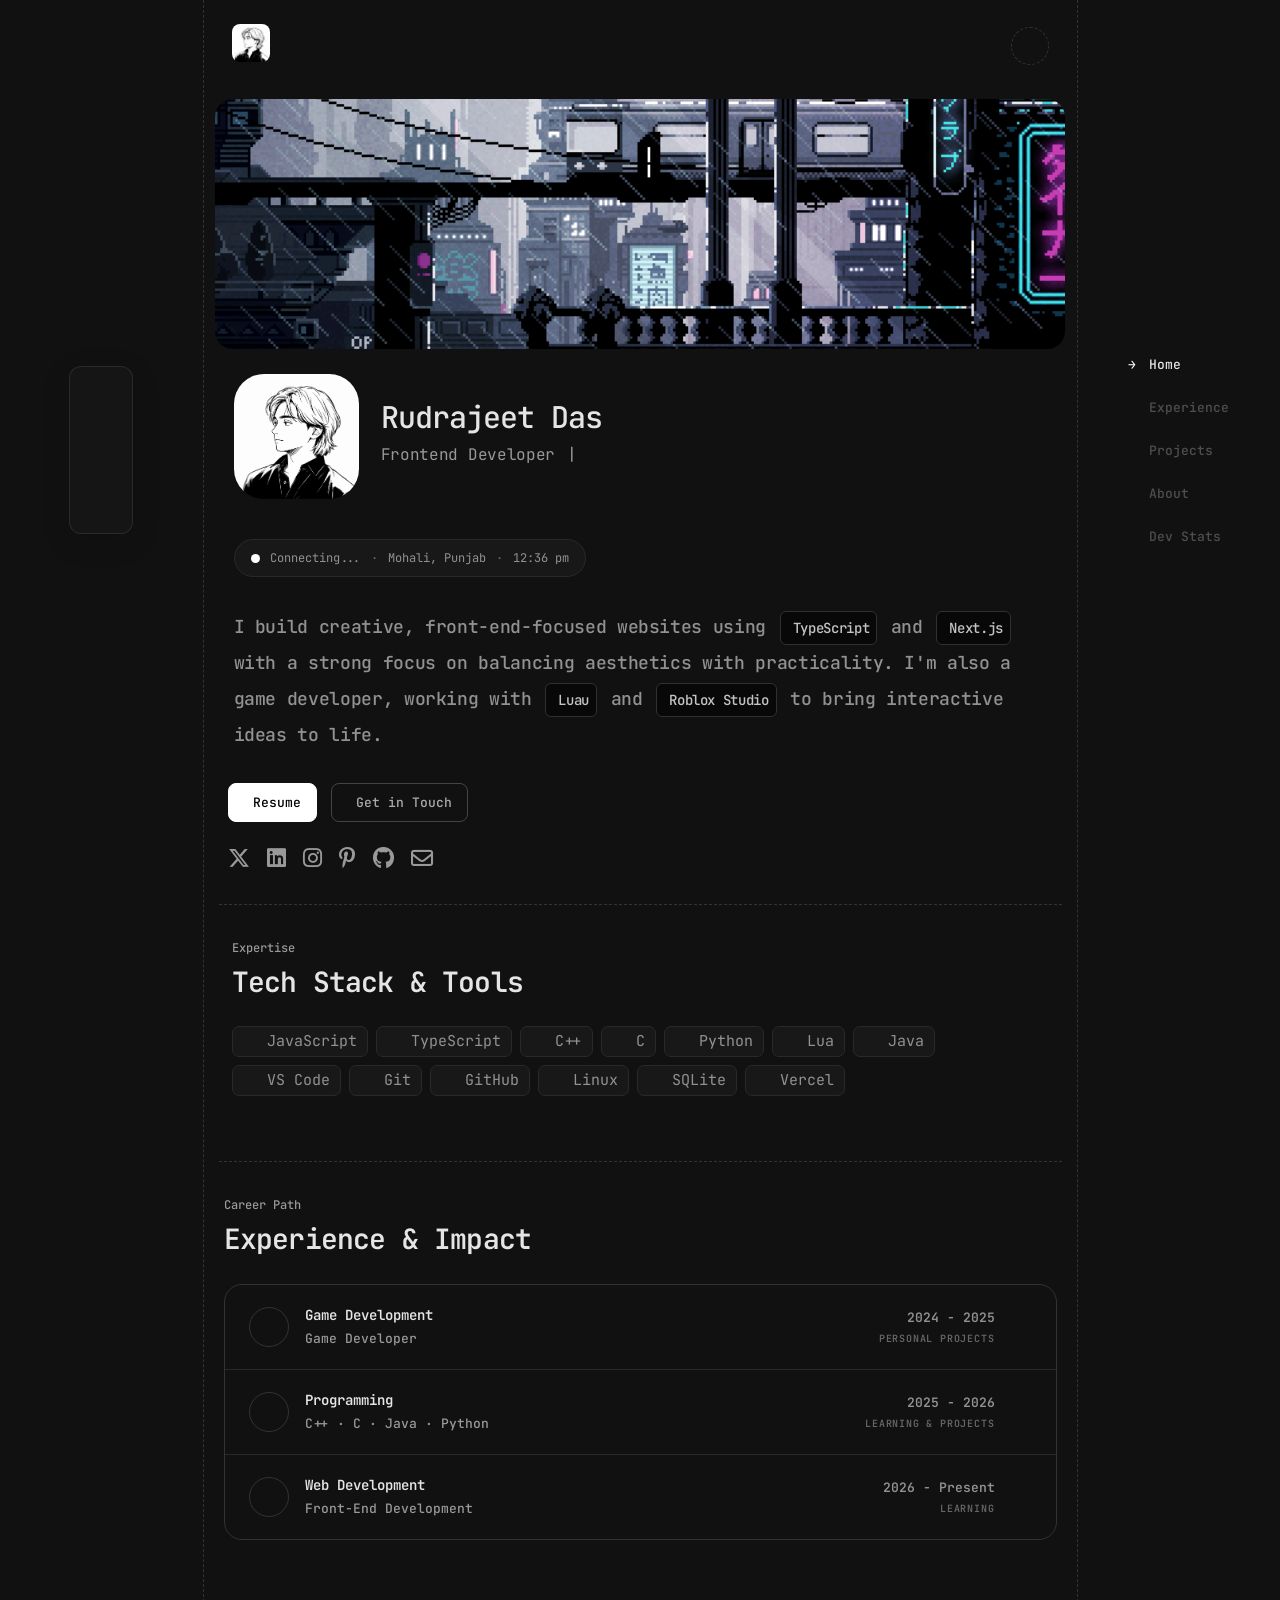
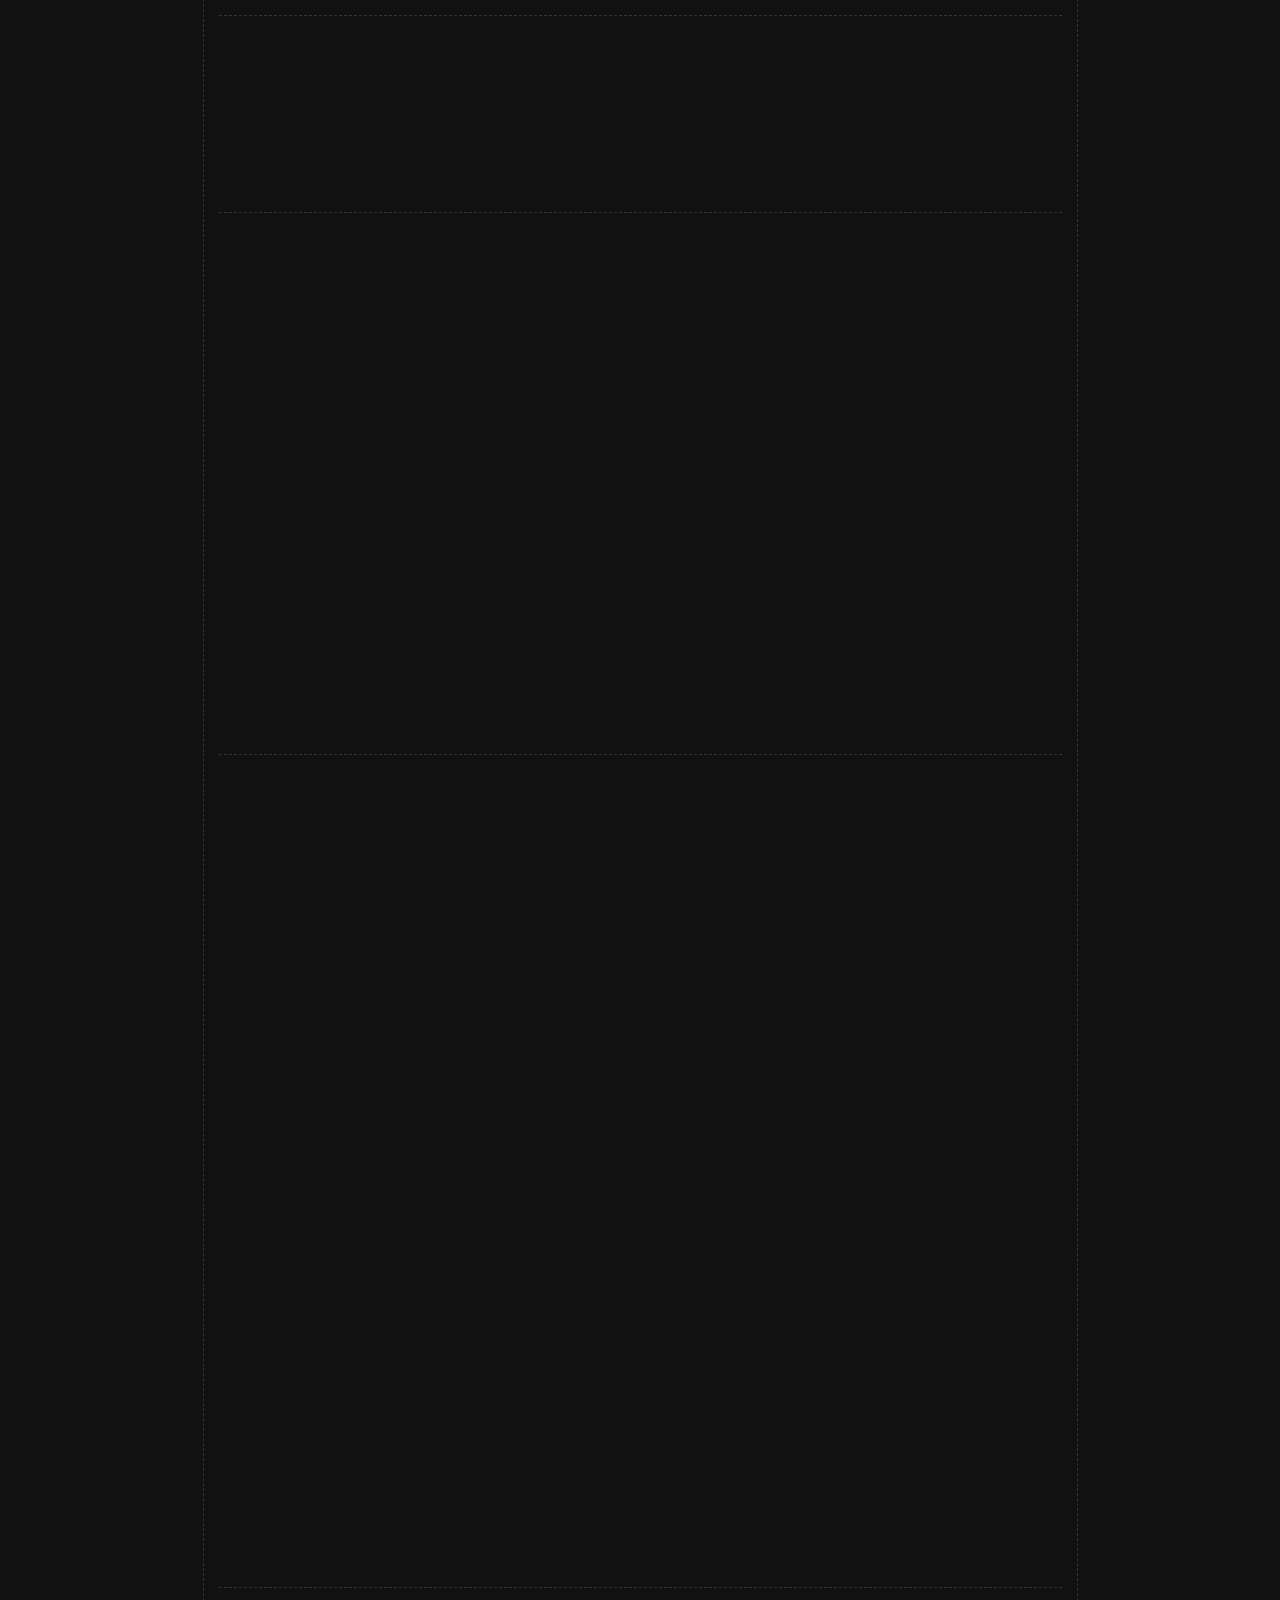
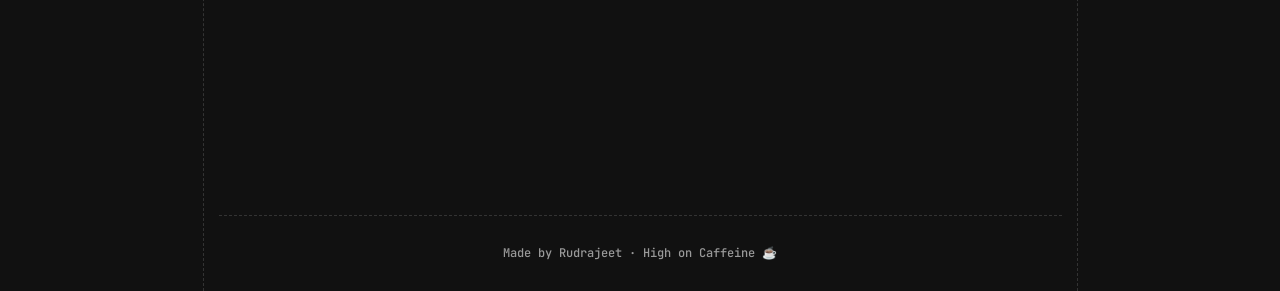
==== commit 7b5b19c2: "Add Spotify listening activity integration" ====
--- a/index.html
+++ b/index.html
@@ -537,22 +537,25 @@
             <div class="profile-activity">
 
                 <!-- LAST PLAYED -->
-
-                <div class="activity-card music-card">
-
-                    <div class="activity-artwork">
-                        <i data-lucide="disc-3"></i>
+                <div class="activity-card music-card" id="spotifyMusicCard">
+
+                    <div class="activity-artwork" id="spotifyArtwork">
+                        <i data-lucide="disc-3" id="spotifyFallbackIcon"></i>
+                        <img id="spotifyAlbumArt" src="" alt="Album artwork" hidden>
                     </div>
 
                     <div class="activity-content">
                         <span class="activity-label">LAST PLAYED</span>
-                        <h3 class="activity-title">Song Name</h3>
-                        <p class="activity-subtitle">Song Author</p>
-                    </div>
-
-                    <span class="activity-action" aria-hidden="true">
-                        <i data-lucide="play"></i>
-                    </span>
+                        <h3 class="activity-title" id="spotifyTrackName">Connect Spotify</h3>
+                        <p class="activity-subtitle" id="spotifyArtistName">
+                            Click the arrow to connect
+                        </p>
+                    </div>
+
+                    <a href="#" class="activity-action" id="spotifyAction" aria-label="Connect Spotify"
+                        title="Connect Spotify">
+                        <i data-lucide="play" id="spotifyActionIcon"></i>
+                    </a>
 
                 </div>
 
@@ -807,6 +810,7 @@
     </script>
 
     <script src="script.js"></script>
+    <script src="spotify.js"></script>
 
 </body>
 
--- a/style.css
+++ b/style.css
@@ -2165,14 +2165,28 @@
     box-shadow: 0 8px 30px rgba(70, 50, 80, 0.08);
 }
 
-
-
-
-
-
-
-
-
-
-
-
+/* SPOTIFY ALBUM ARTWORK */
+
+.activity-artwork {
+    overflow: hidden;
+    position: relative;
+}
+
+#spotifyAlbumArt {
+    width: 100%;
+    height: 100%;
+    object-fit: cover;
+    display: block;
+    border-radius: inherit;
+}
+
+#spotifyAlbumArt[hidden],
+#spotifyFallbackIcon[hidden] {
+    display: none !important;
+}
+
+#spotifyAction {
+    text-decoration: none;
+    color: inherit;
+    cursor: pointer;
+}
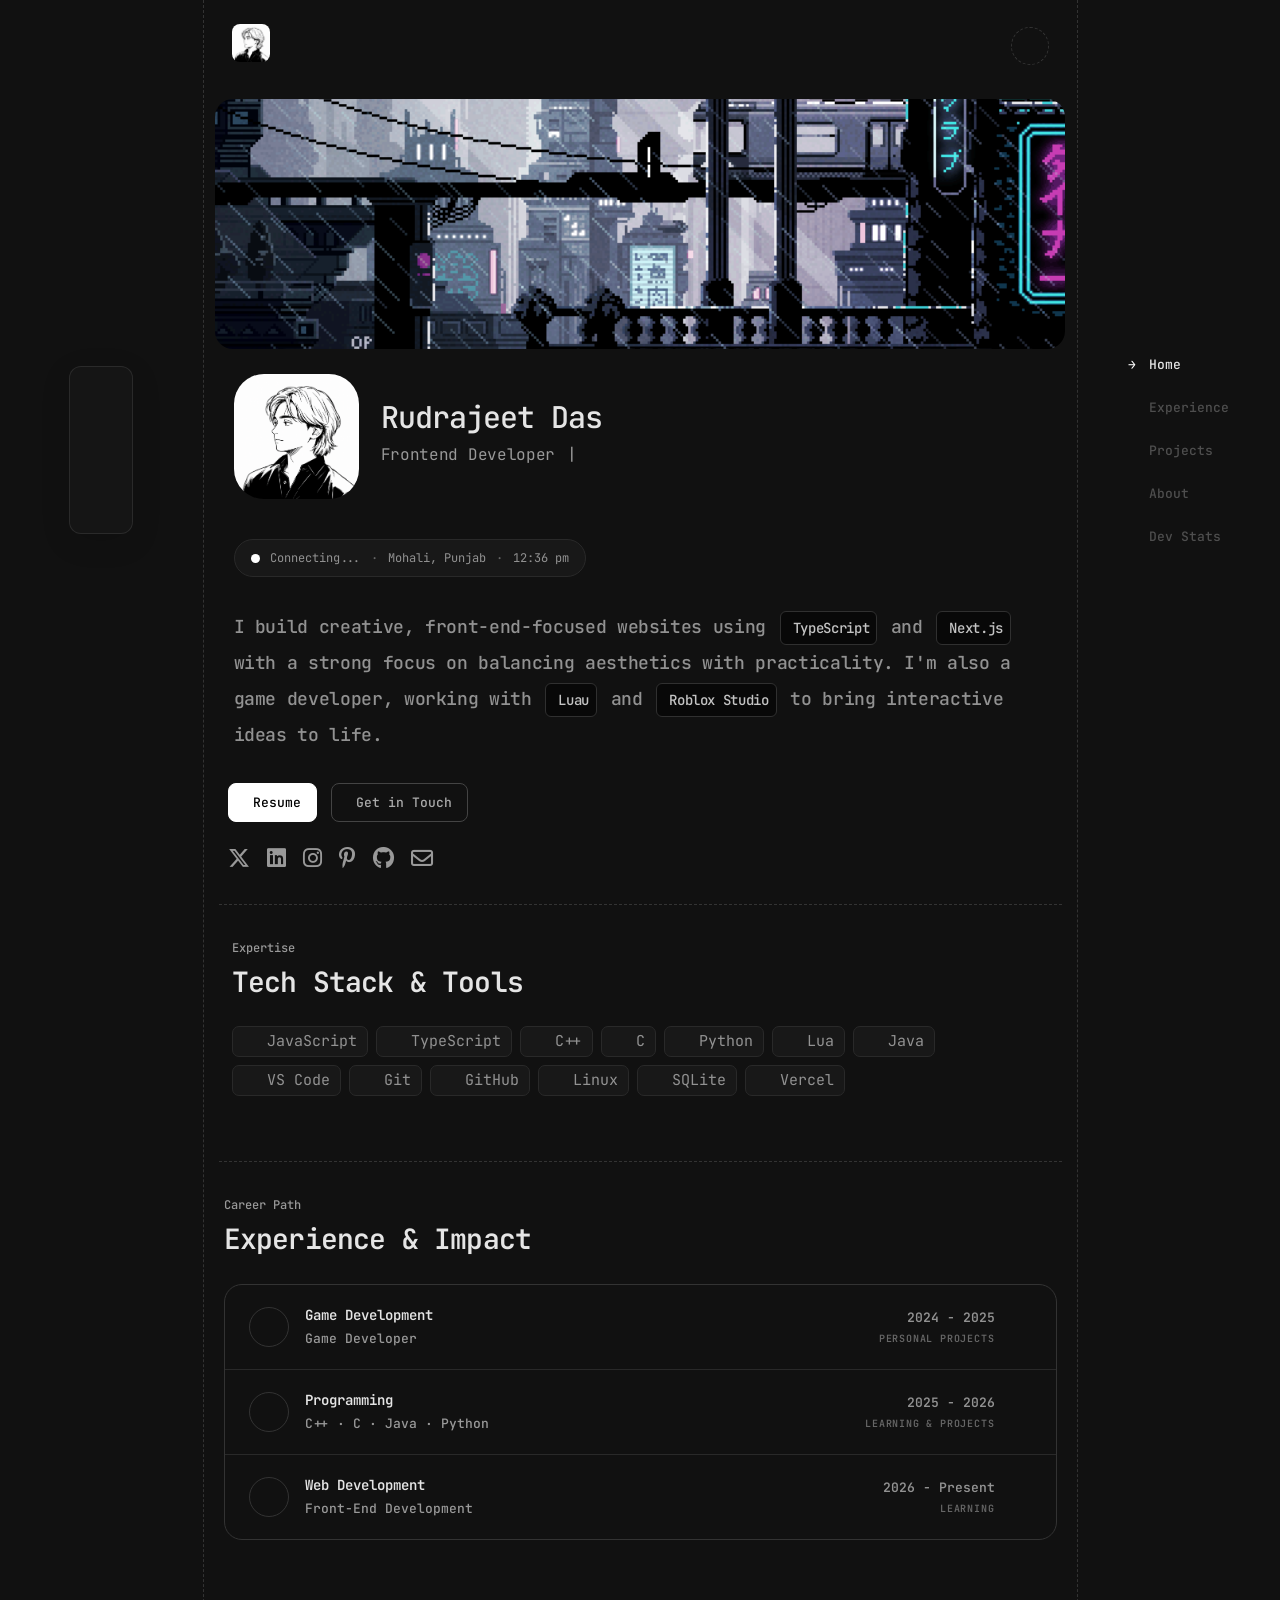
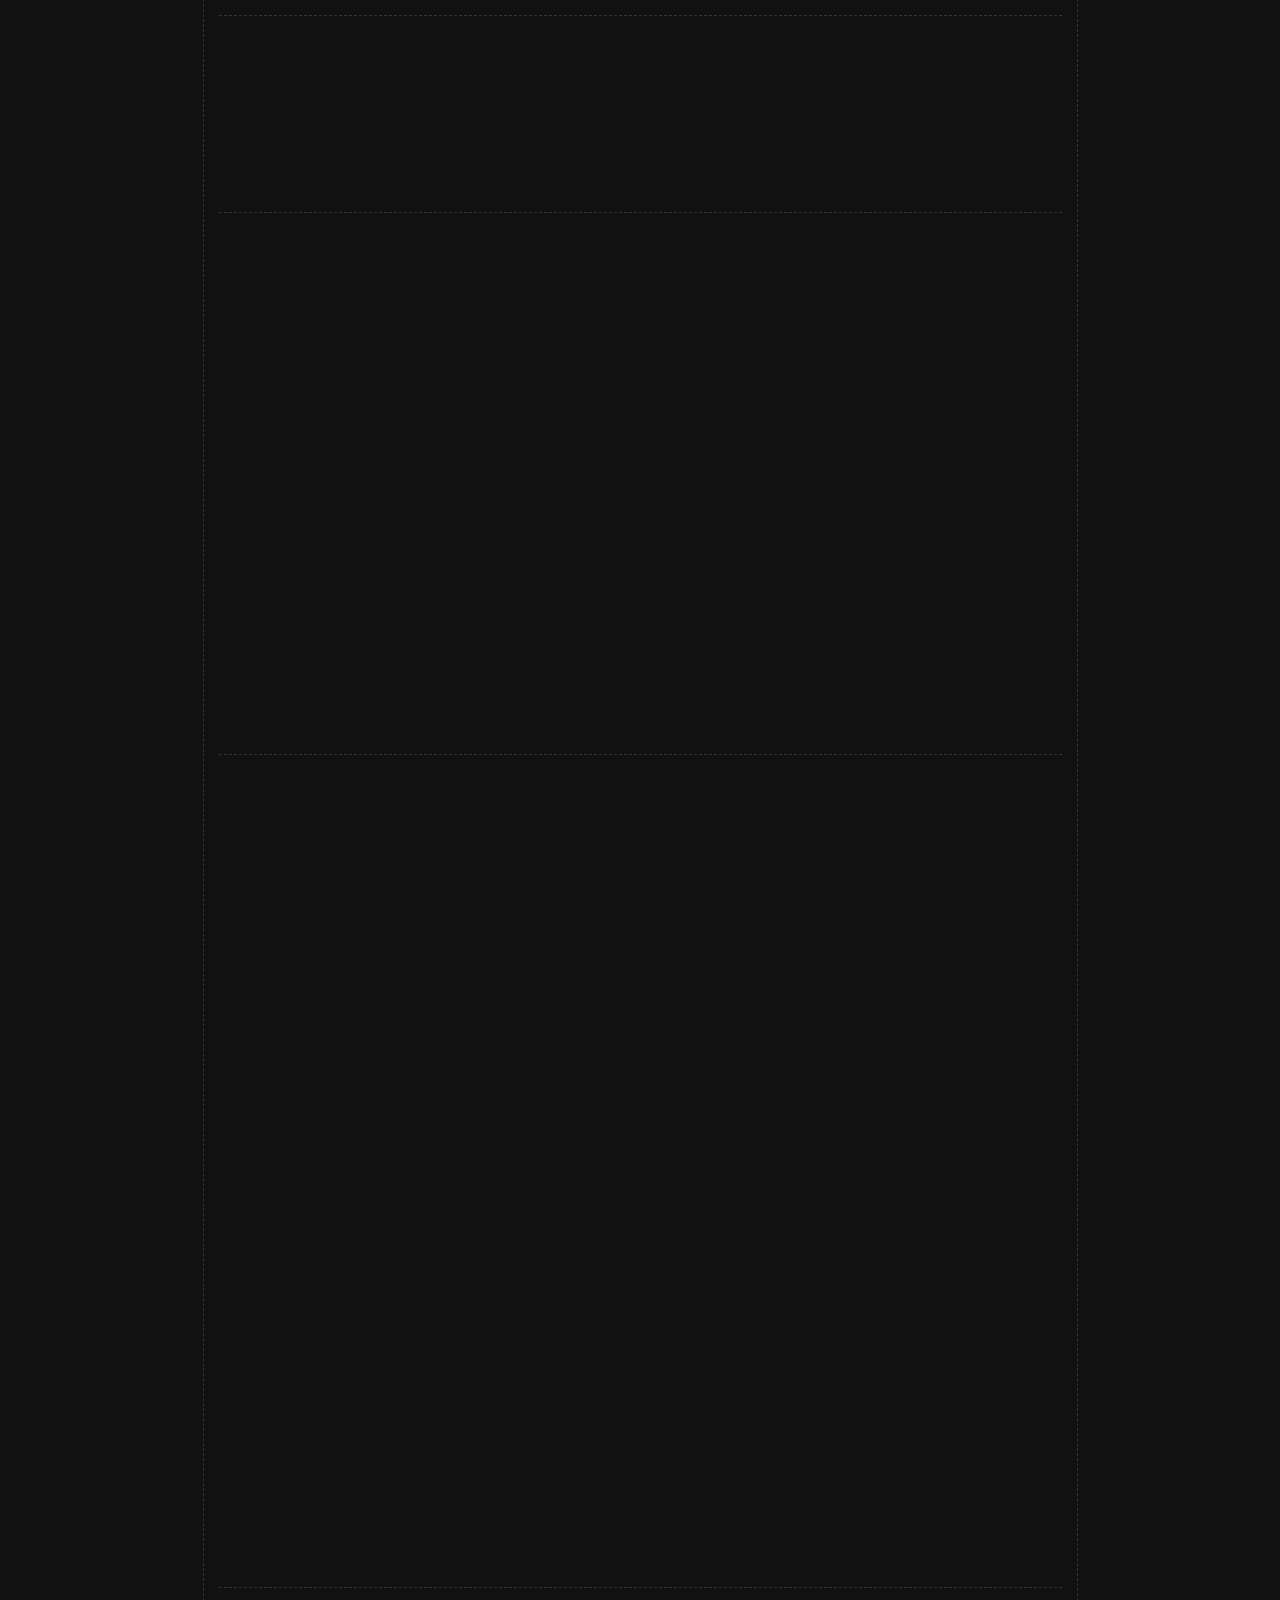
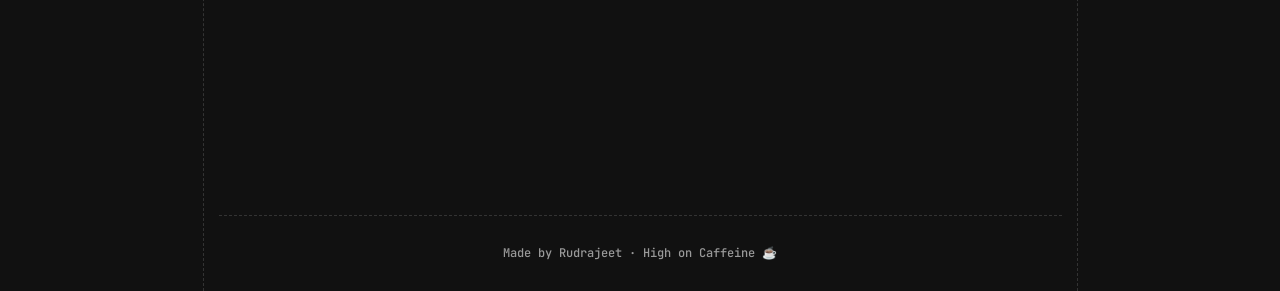
==== commit 0067a606: "Add dynamic GitHub activity integration" ====
--- a/index.html
+++ b/index.html
@@ -481,8 +481,8 @@
 
 
         <!-- =================================
-     ABOUT SECTION
-================================== -->
+                ABOUT SECTION
+        ================================== -->
 
         <section class="about-section reveal" id="about">
 
@@ -570,7 +570,7 @@
 
                         <h3 class="focus-title">
                             <i data-lucide="sun"></i>
-                            Learning React
+                            HACKATHONS
                         </h3>
                     </div>
 
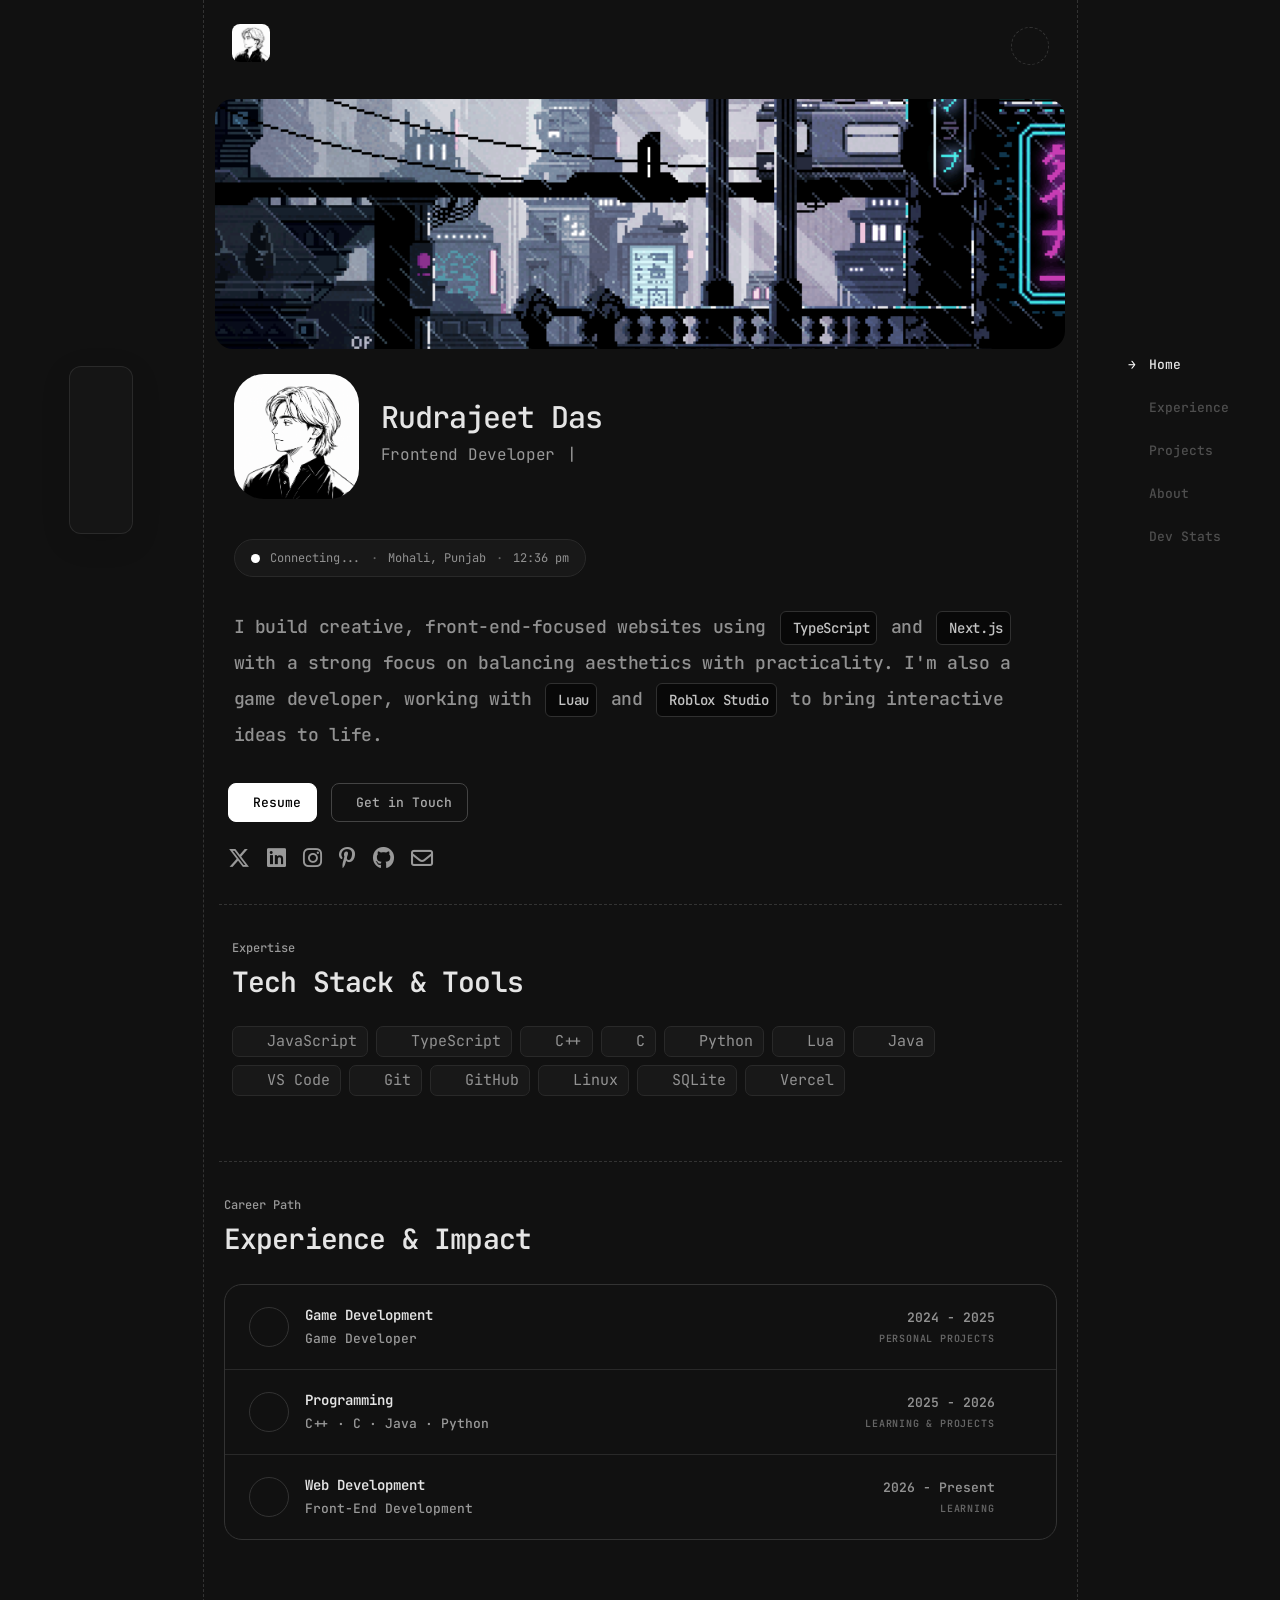
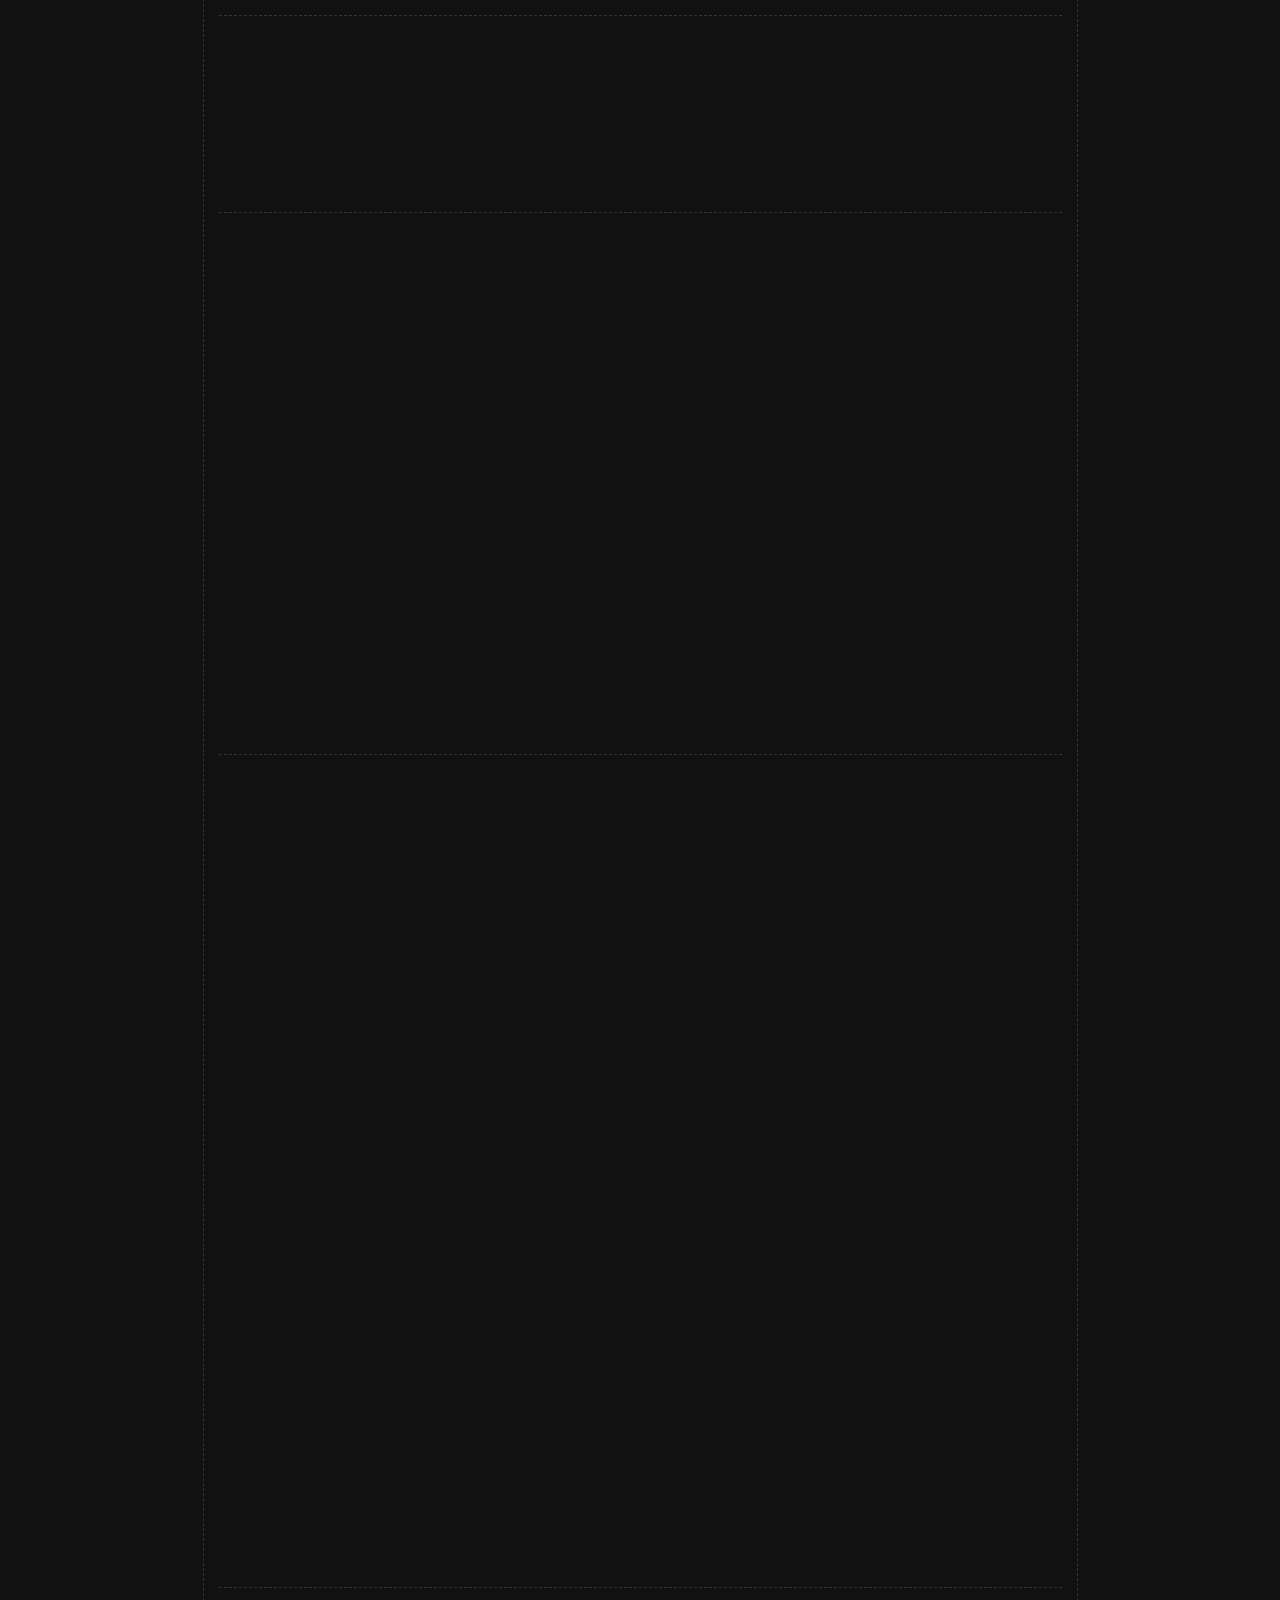
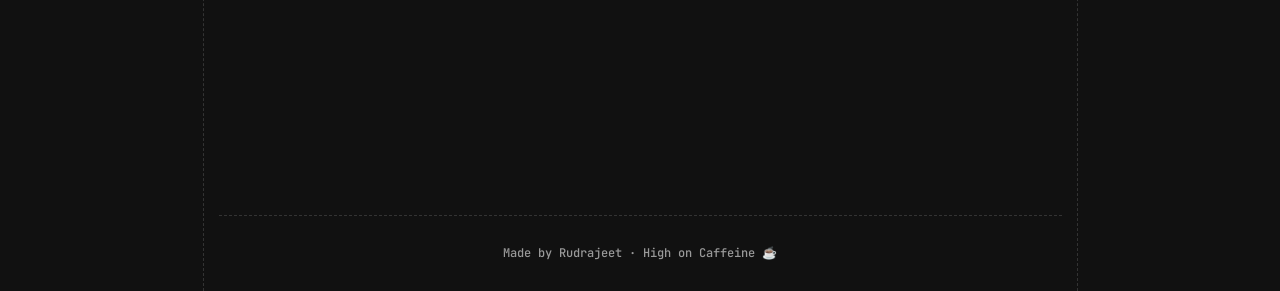
==== commit 94098c2f: "Refine weekly developer stats dashboard" ====
--- a/index.html
+++ b/index.html
@@ -616,8 +616,10 @@
                         </div>
 
                         <div class="coding-stat">
-                            <span class="activity-label">MOST WORKED-ON PROJECT</span>
-                            <strong id="github-most-worked-project">--</strong>
+                            <div class="coding-project-stat">
+                                <span class="activity-label">MOST WORKED-ON PROJECT</span>
+                                <strong id="github-most-worked-project">--</strong>
+                            </div>
                         </div>
 
                     </div>
--- a/style.css
+++ b/style.css
@@ -1585,8 +1585,23 @@
     overflow-wrap: anywhere;
 }
 
-.coding-stat:nth-child(3) strong {
+.coding-project-stat {
+    display: flex;
+    flex-direction: column;
+    align-items: stretch;
+    gap: 9px;
+    width: max-content;
+    max-width: 100%;
+}
+
+.coding-project-stat .activity-label {
+    text-align: right;
+}
+
+.coding-project-stat strong {
+    text-align: center;
     font-size: 13px;
+    overflow-wrap: anywhere;
 }
 
 .coding-commit {
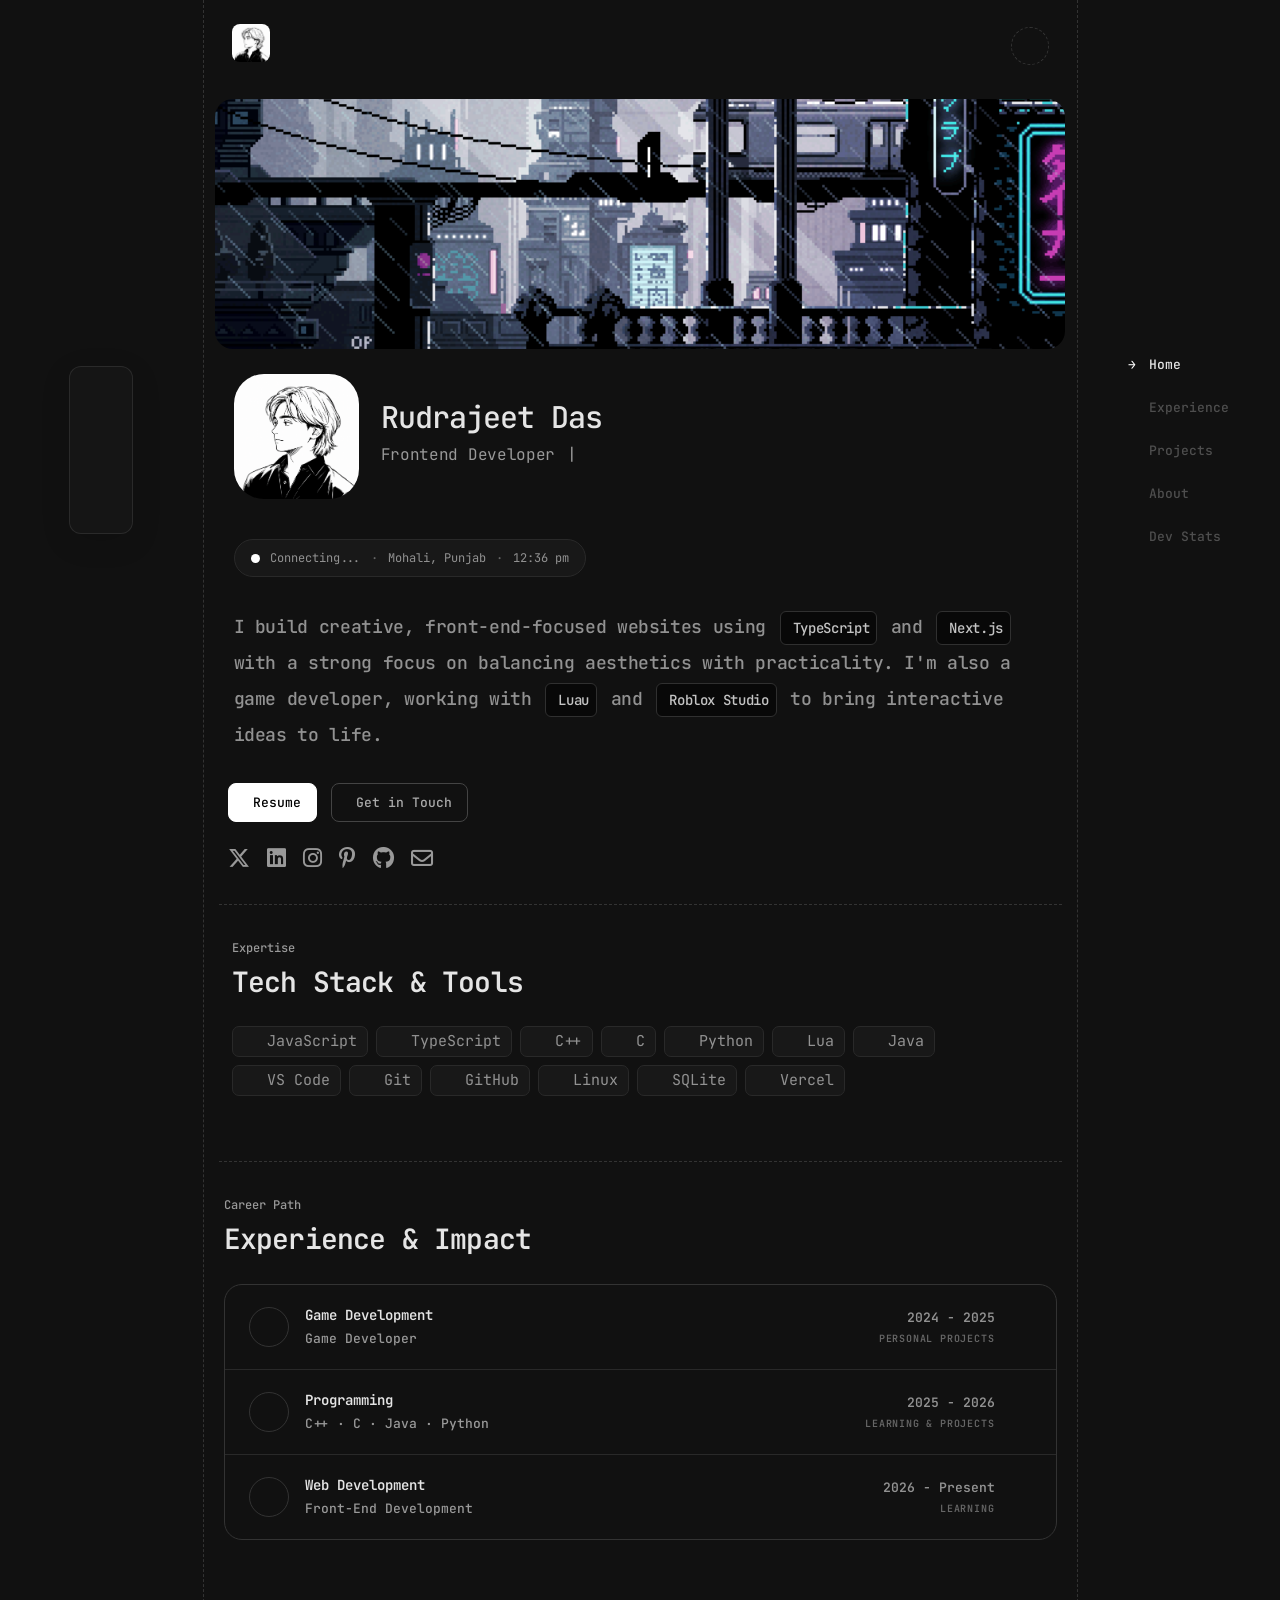
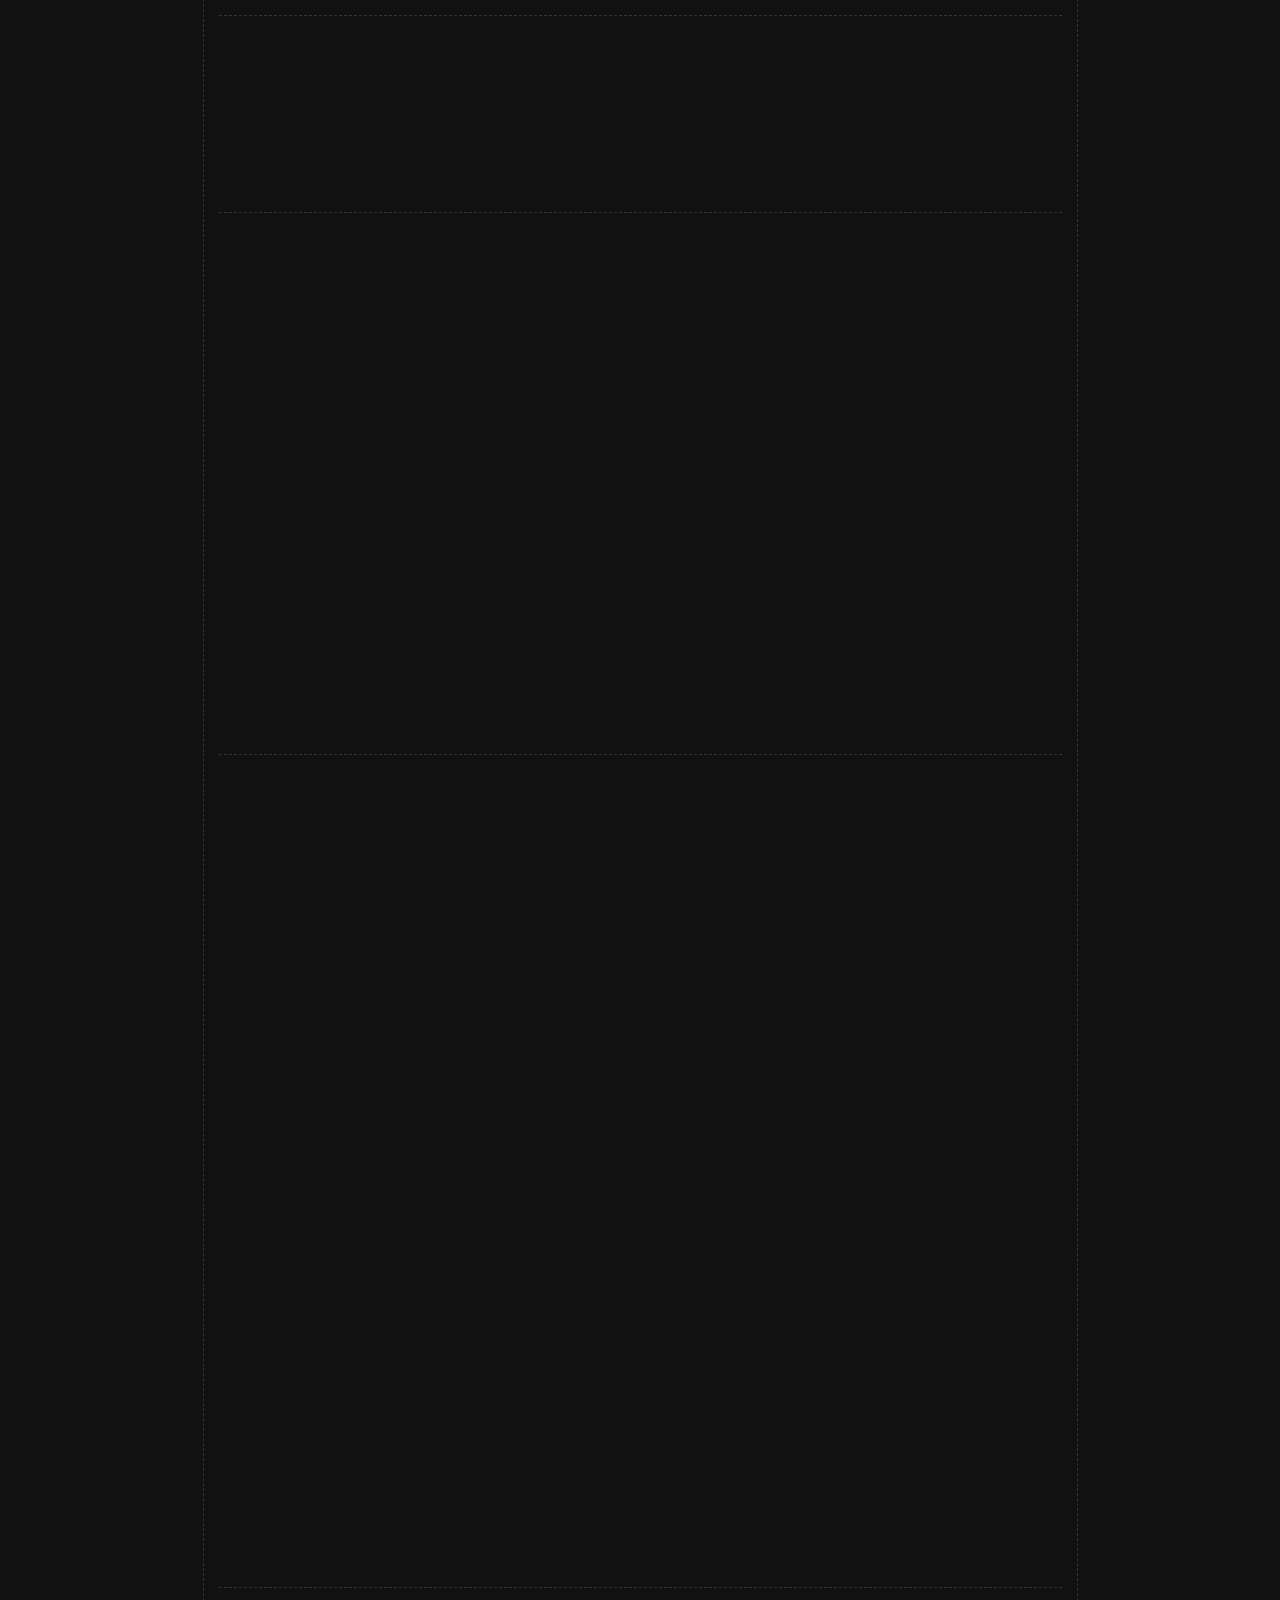
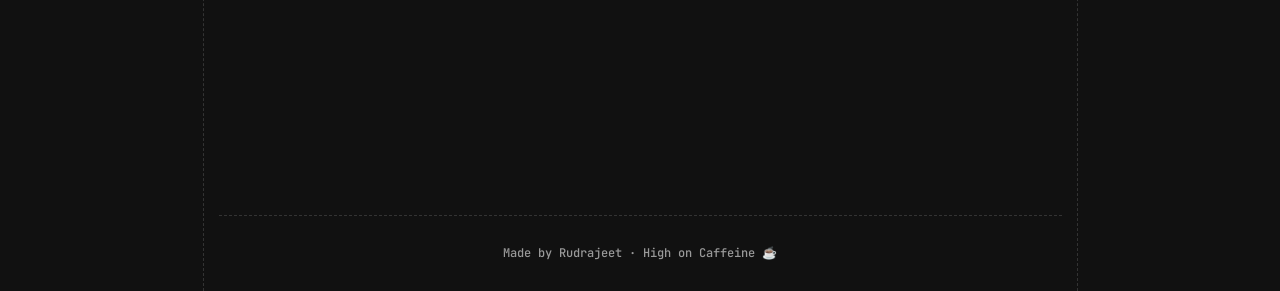
==== commit 892acf84: "Complete weekly developer stats dashboard" ====
--- a/index.html
+++ b/index.html
@@ -693,19 +693,19 @@
 
                     <div class="github-activity-tabs" role="tablist" aria-label="GitHub activity filters">
                         <button class="activity-tab active" data-filter="commits" role="tab" aria-selected="true">
-                            Commits <span>107</span>
+                            Commits <span>--</span>
                         </button>
 
                         <button class="activity-tab" data-filter="merged" role="tab" aria-selected="false">
-                            Merged <span>0</span>
+                            Merged <span>--</span>
                         </button>
 
                         <button class="activity-tab" data-filter="open" role="tab" aria-selected="false">
-                            Open <span>0</span>
+                            Open <span>--</span>
                         </button>
 
                         <button class="activity-tab" data-filter="closed" role="tab" aria-selected="false">
-                            Closed <span>0</span>
+                            Closed <span>--</span>
                         </button>
                     </div>
 
--- a/style.css
+++ b/style.css
@@ -1566,10 +1566,17 @@
     min-width: 0;
 }
 
+
 .coding-stat:nth-child(2) {
+    position: static;
+    transform: none;
+    grid-column: 2;
+    justify-self: stretch;
     align-items: center;
     text-align: center;
 }
+
+
 
 .coding-stat:nth-child(3) {
     align-items: flex-end;
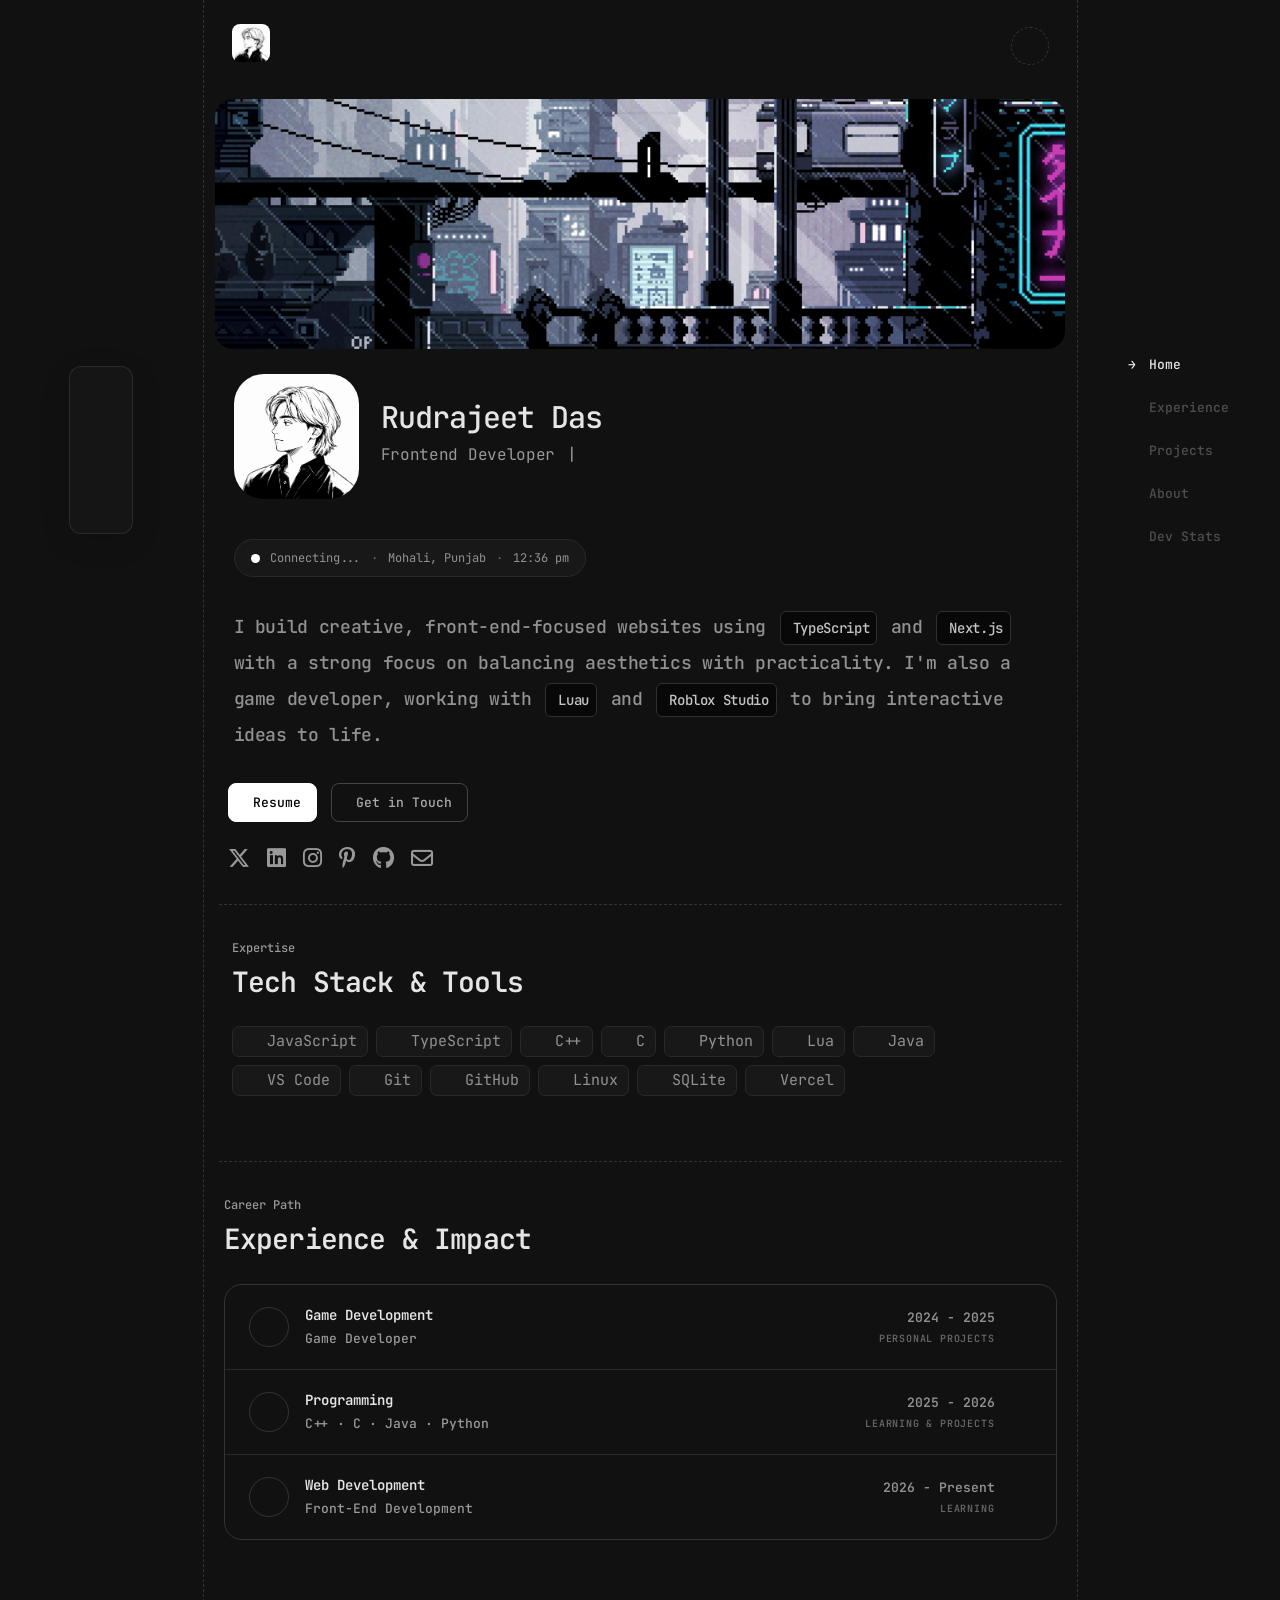
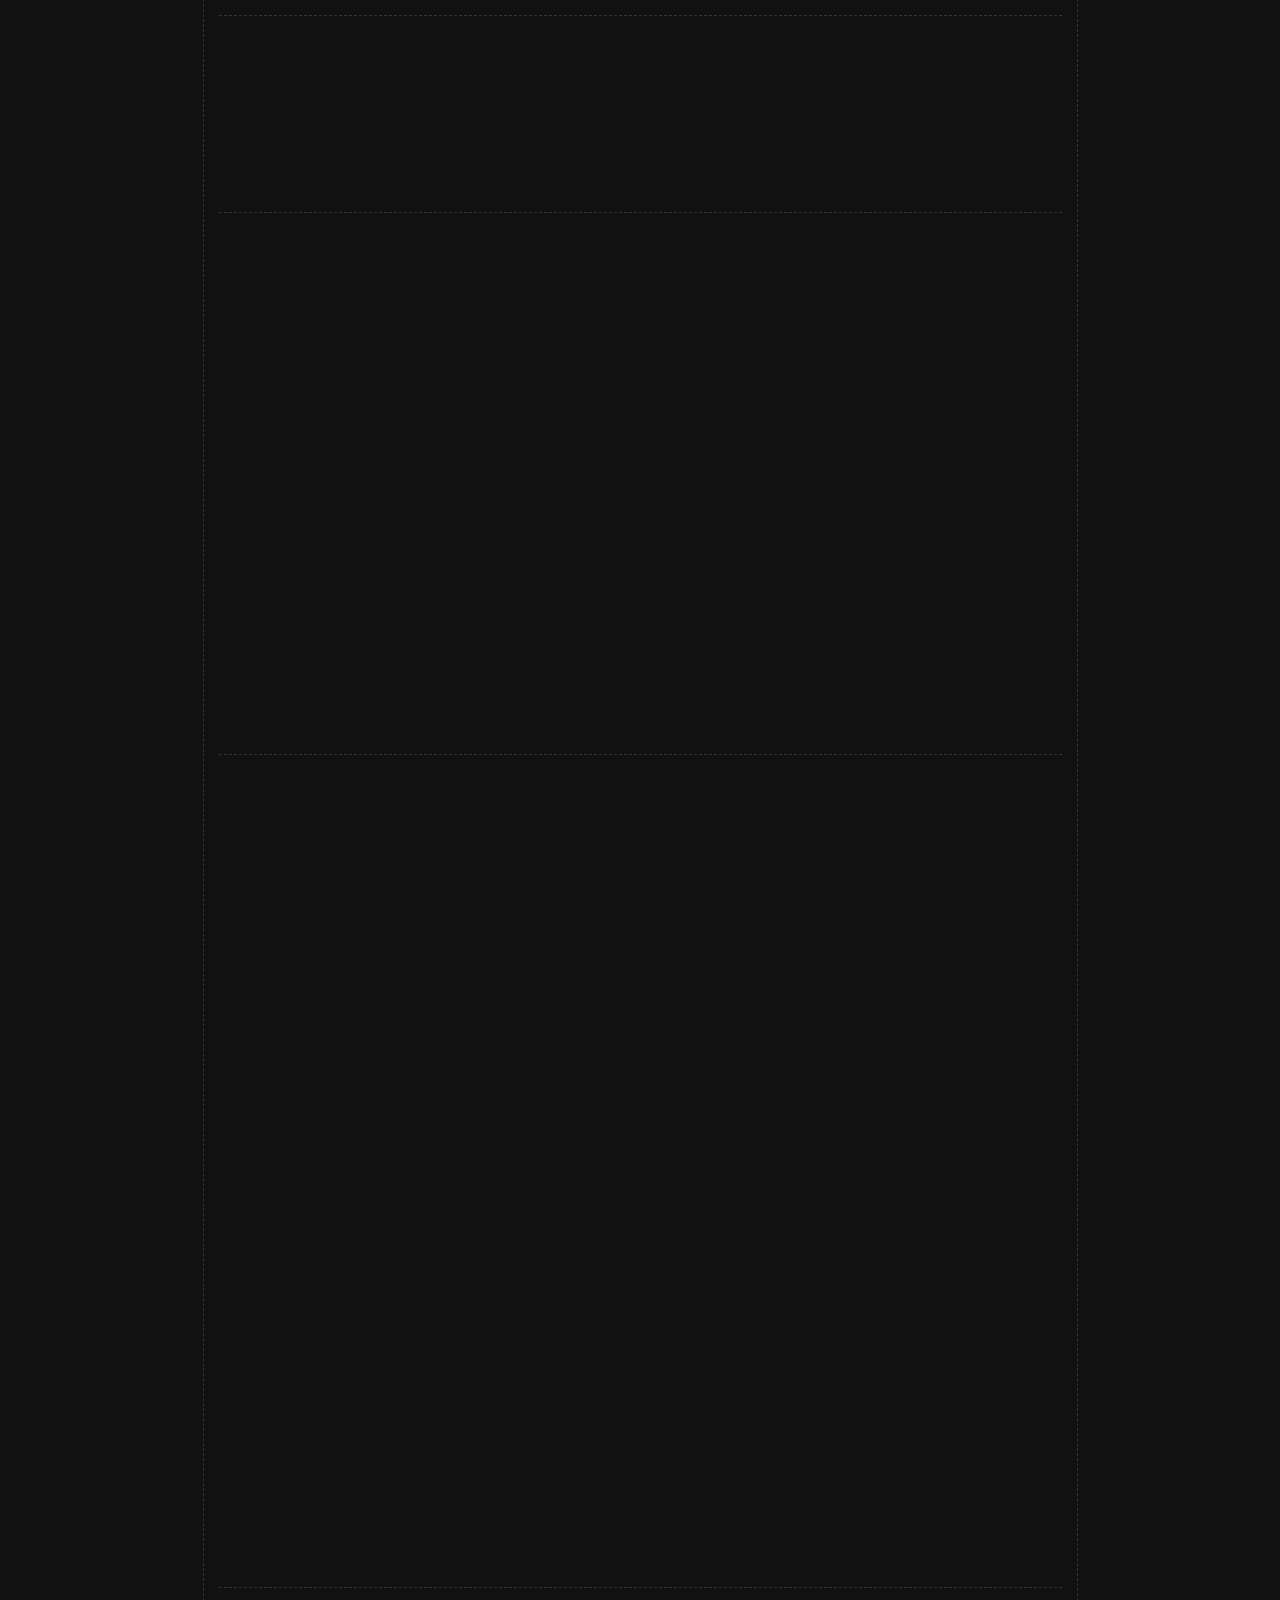
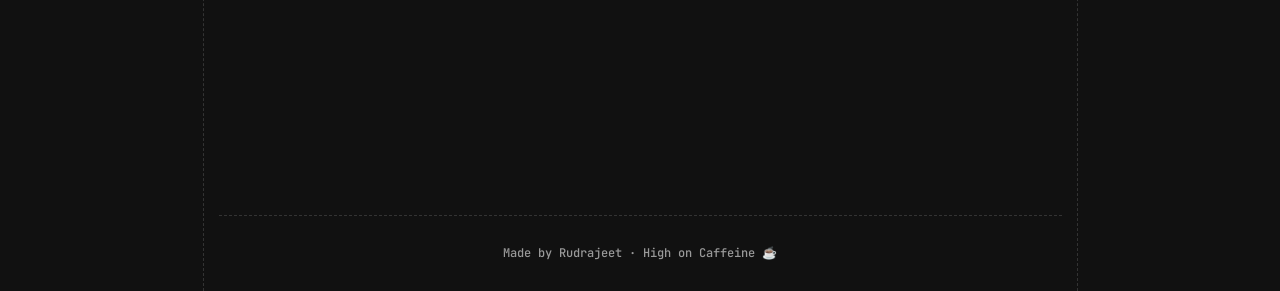
==== commit 970ef5ac: "Add rotating quotes section" ====
--- a/index.html
+++ b/index.html
@@ -731,11 +731,11 @@
 
             <div class="quote-card">
 
-                <blockquote>
+                <blockquote id="quote-text">
                     "First, solve the problem. Then, write the code."
                 </blockquote>
 
-                <span class="quote-author">
+                <span class="quote-author" id="quote-author">
                     ~ John Johnson
                 </span>
 
--- a/style.css
+++ b/style.css
@@ -2211,4 +2211,210 @@
     text-decoration: none;
     color: inherit;
     cursor: pointer;
+}
+
+
+/* =================================
+   GITHUB CONTRIBUTION HEATMAP
+================================= */
+
+.github-months {
+    display: grid;
+    grid-template-columns: repeat(var(--week-count, 53), minmax(0, 1fr));
+    gap: 3px;
+    overflow: hidden;
+}
+
+.github-months span {
+    white-space: nowrap;
+    text-align: left;
+}
+
+.github-graph.github-graph-loaded {
+    min-height: unset;
+    display: grid;
+    grid-template-rows: repeat(7, 1fr);
+    grid-template-columns: repeat(var(--week-count, 53), minmax(0, 1fr));
+    grid-auto-flow: column;
+    justify-content: stretch;
+    align-items: stretch;
+    gap: 4px;
+    padding: 0;
+    overflow-x: auto;
+    overflow-y: hidden;
+    border: none;
+    border-radius: 0;
+}
+
+.contribution-cell {
+    display: block;
+    width: 100%;
+    aspect-ratio: 1;
+    min-width: 0;
+    border-radius: 2px;
+    background: #292929;
+}
+
+.contribution-cell.level-1 {
+    background: #444444;
+}
+
+.contribution-cell.level-2 {
+    background: #666666;
+}
+
+.contribution-cell.level-3 {
+    background: #999999;
+}
+
+.contribution-cell.level-4 {
+    background: #E0E0E0;
+}
+
+.contribution-cell.empty {
+    visibility: hidden;
+}
+
+
+
+
+
+/* Light theme — visible dusty plum heatmap */
+
+html[data-theme="light"] .contribution-cell.level-0 {
+    background: #D2B8D0;
+}
+
+html[data-theme="light"] .contribution-cell.level-1 {
+    background: #C19BC2;
+}
+
+html[data-theme="light"] .contribution-cell.level-2 {
+    background: #A77EAE;
+}
+
+html[data-theme="light"] .contribution-cell.level-3 {
+    background: #896093;
+}
+
+html[data-theme="light"] .contribution-cell.level-4 {
+    background: #60416F;
+}
+
+/* Matching legend */
+
+html[data-theme="light"] .legend-cell.level-1 {
+    background: #C19BC2;
+}
+
+html[data-theme="light"] .legend-cell.level-2 {
+    background: #A77EAE;
+}
+
+html[data-theme="light"] .legend-cell.level-3 {
+    background: #896093;
+}
+
+html[data-theme="light"] .legend-cell.level-4 {
+    background: #60416F;
+}
+
+
+/* Dark theme — monochrome GitHub heatmap */
+
+html[data-theme="dark"] .contribution-cell.level-0 {
+    background: #202020;
+}
+
+html[data-theme="dark"] .contribution-cell.level-1 {
+    background: #535353;
+}
+
+html[data-theme="dark"] .contribution-cell.level-2 {
+    background: #8B8B8B;
+}
+
+html[data-theme="dark"] .contribution-cell.level-3 {
+    background: #A6A6A6;
+}
+
+html[data-theme="dark"] .contribution-cell.level-4 {
+    background: #EAEAEA;
+}
+
+/* Matching dark-theme legend */
+
+html[data-theme="dark"] .legend-cell.level-1 {
+    background: #535353;
+}
+
+html[data-theme="dark"] .legend-cell.level-2 {
+    background: #8B8B8B;
+}
+
+html[data-theme="dark"] .legend-cell.level-3 {
+    background: #A6A6A6;
+}
+
+html[data-theme="dark"] .legend-cell.level-4 {
+    background: #EAEAEA;
+}
+
+/* =================================
+   GITHUB CALENDAR SCROLL ANIMATION
+================================= */
+
+.github-graph.github-graph-loaded .contribution-cell {
+    opacity: 0;
+    transform: translateX(-8px);
+
+    transition:
+        opacity 350ms ease,
+        transform 350ms ease;
+
+    transition-delay: calc(var(--cell-index, 0) * 4ms);
+}
+
+.github-graph.github-graph-loaded.is-visible .contribution-cell {
+    opacity: 1;
+    transform: translateX(0);
+}
+
+/* Accessibility: respect reduced motion */
+
+@media (prefers-reduced-motion: reduce) {
+    .github-graph.github-graph-loaded .contribution-cell {
+        opacity: 1;
+        transform: none;
+        transition: none;
+    }
+}
+
+
+/* =================================
+   QUOTE ROTATION ANIMATION
+================================= */
+
+.quote-card blockquote,
+.quote-card .quote-author {
+    opacity: 1;
+    transform: translateY(0);
+
+    transition:
+        opacity 0.35s ease,
+        transform 0.35s ease;
+}
+
+.quote-card.changing blockquote,
+.quote-card.changing .quote-author {
+    opacity: 0;
+    transform: translateY(5px);
+}
+
+@media (prefers-reduced-motion: reduce) {
+
+    .quote-card blockquote,
+    .quote-card .quote-author {
+        transition: none;
+    }
 }
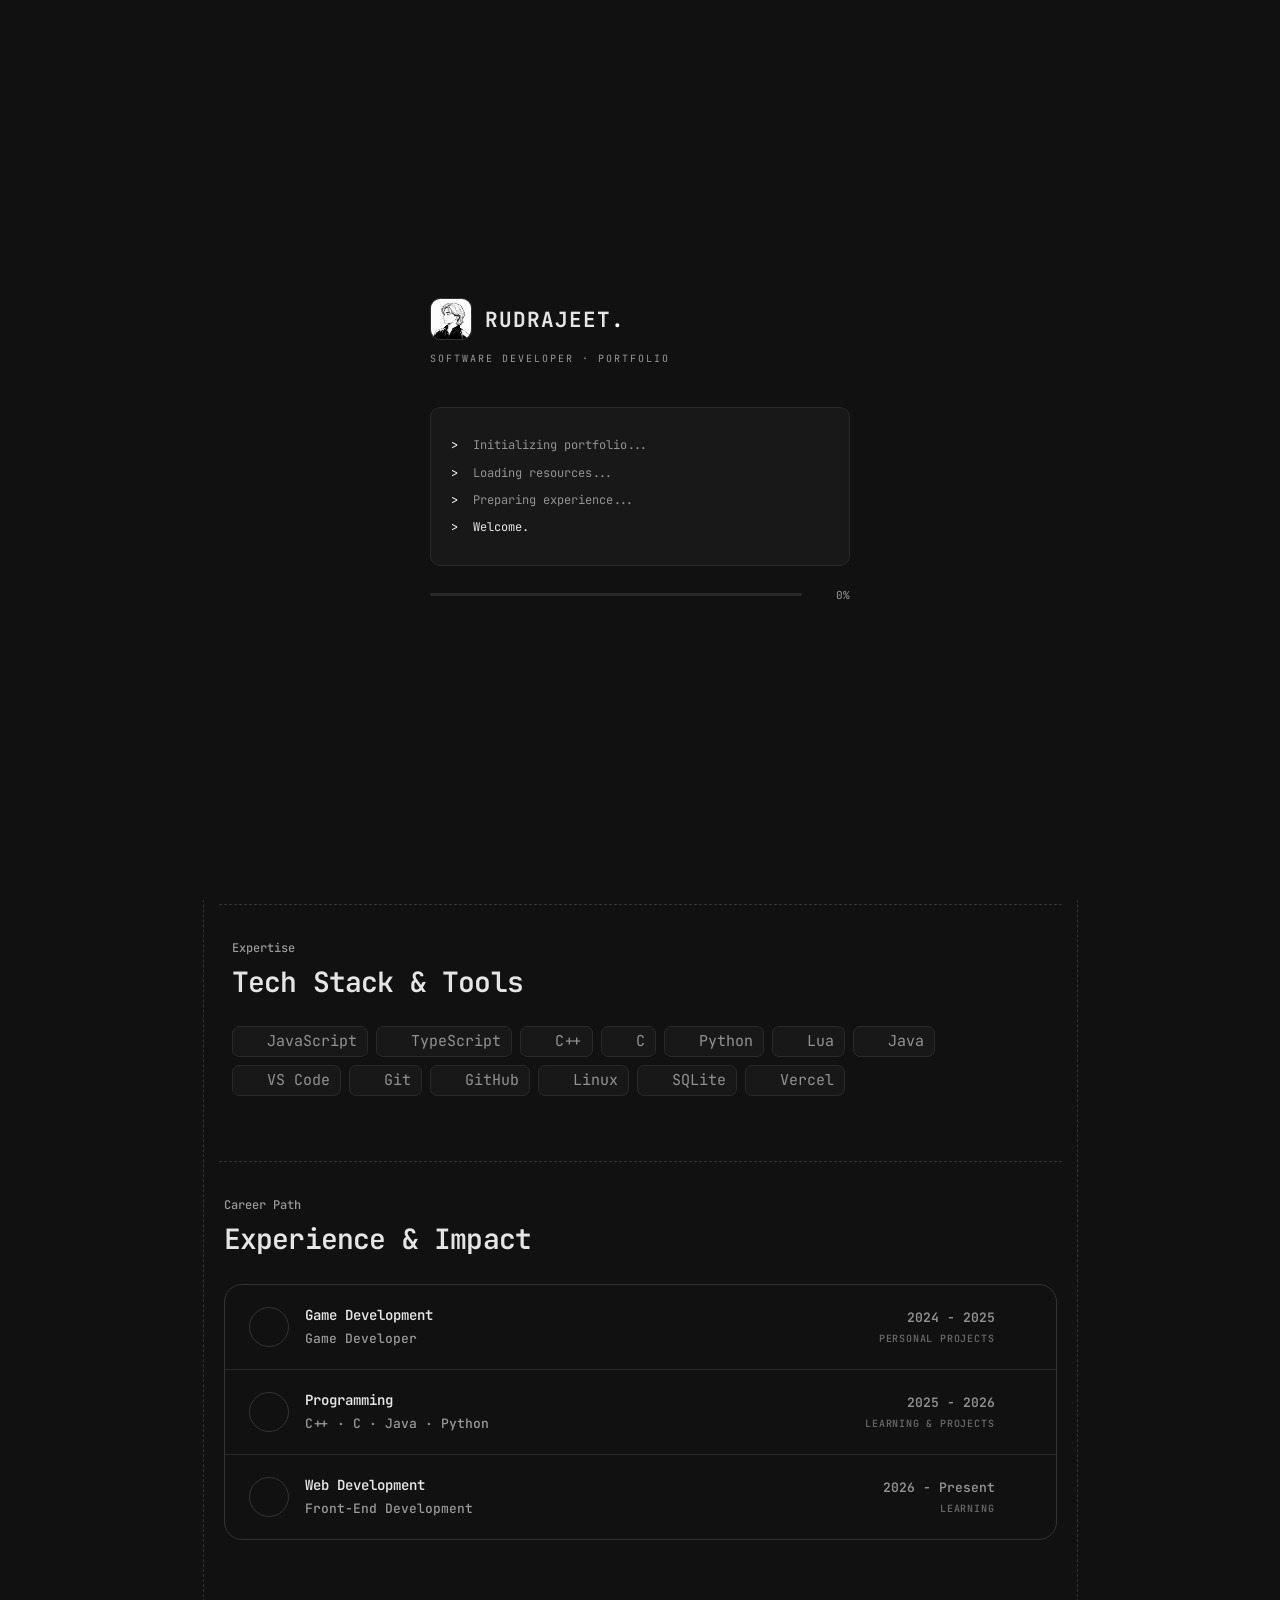
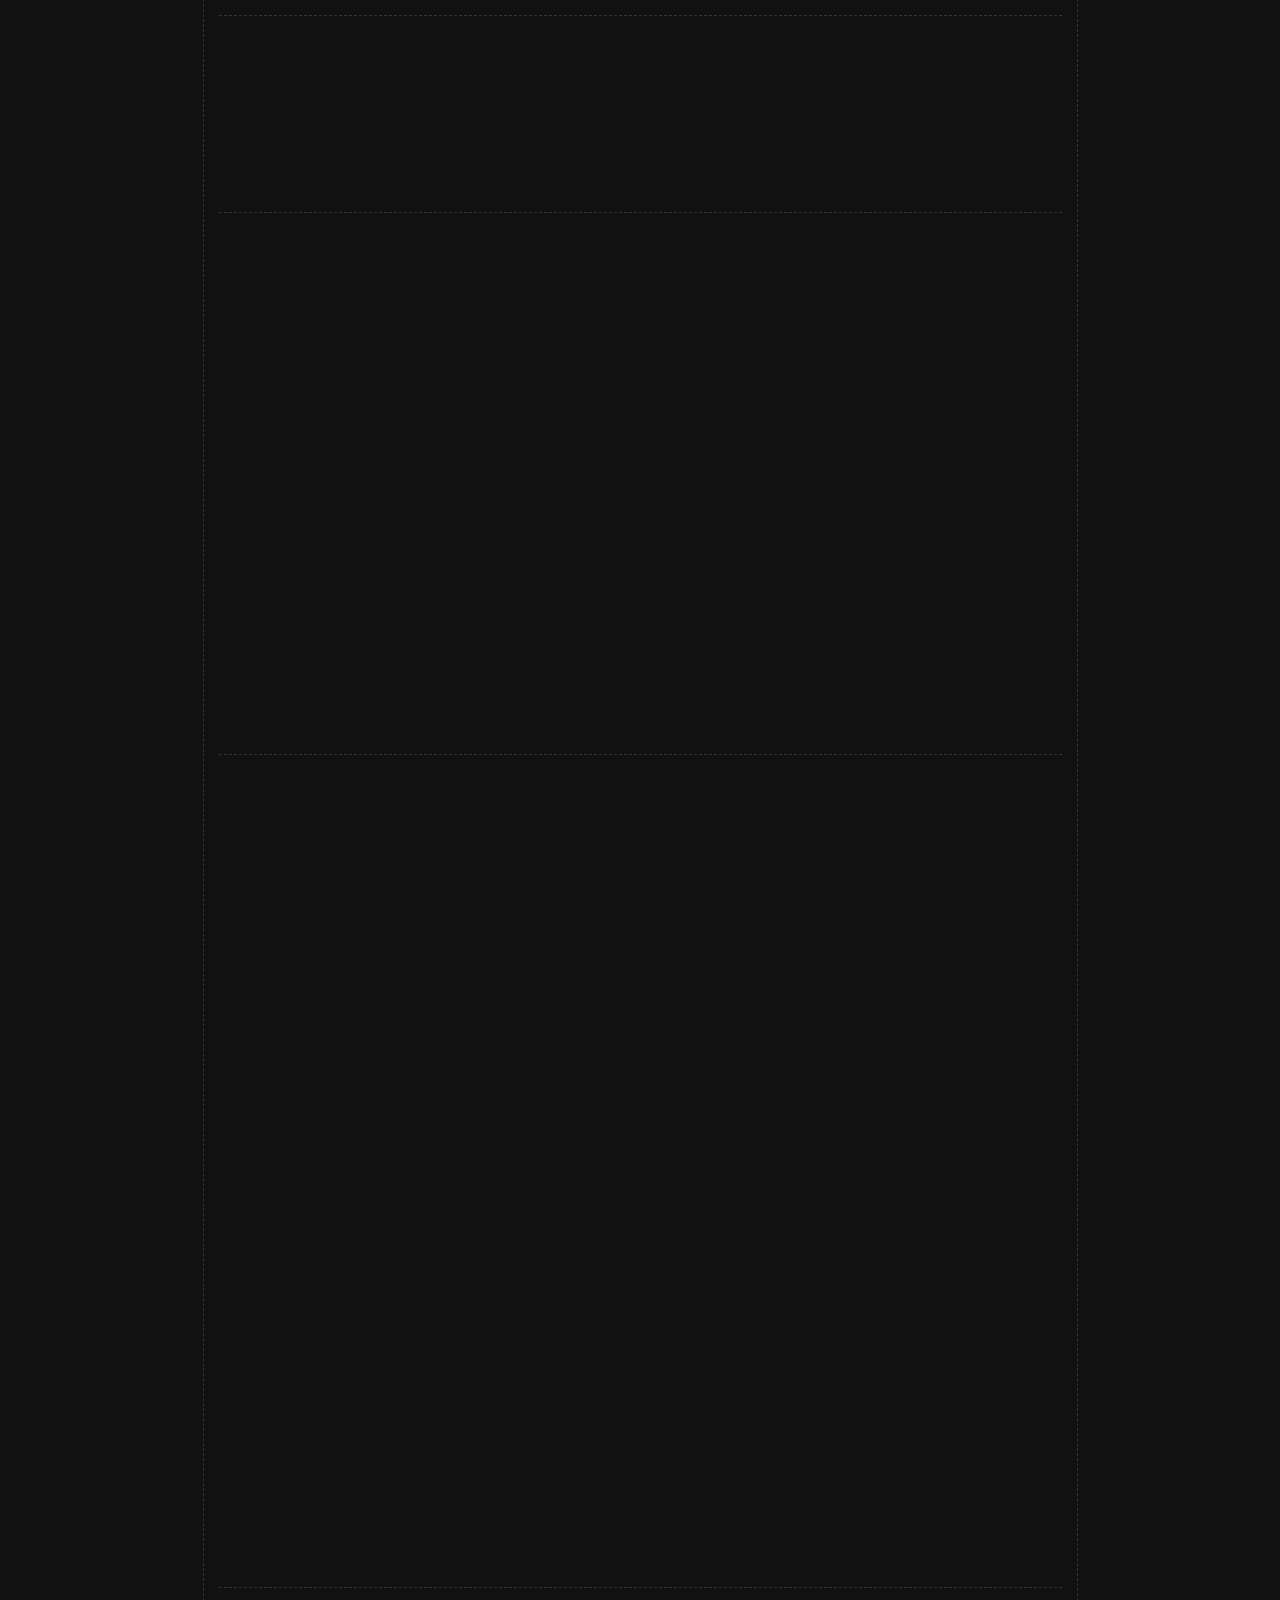
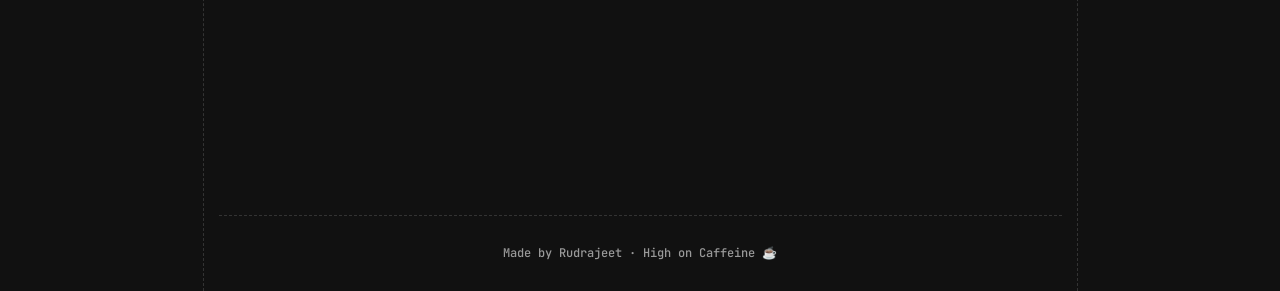
==== commit dd82702d: "Add session-based portfolio loading screen" ====
--- a/index.html
+++ b/index.html
@@ -15,9 +15,47 @@
         rel="stylesheet">
 
     <link rel="stylesheet" href="https://cdnjs.cloudflare.com/ajax/libs/font-awesome/6.7.2/css/all.min.css">
+    <script>
+        try {
+            if (sessionStorage.getItem("portfolioLoaderShown") === "true") {
+                document.documentElement.setAttribute("data-loader-seen", "true");
+            }
+        } catch (error) {
+            // Keep the loader enabled if session storage is unavailable.
+        }
+    </script>
 </head>
 
 <body>
+
+
+    <!-- LOADING SCREEN -->
+    <div class="loading-screen" id="loadingScreen">
+        <div class="loader-content">
+
+            <div class="loader-brand">
+                <img class="loader-monogram" src="assets/images/profile.png" alt="Rudrajeet Das">
+                <span class="loader-name">RUDRAJEET<span>.</span></span>
+            </div>
+
+            <p class="loader-subtitle">SOFTWARE DEVELOPER · PORTFOLIO</p>
+
+            <div class="loader-terminal">
+                <p><span>&gt;</span> Initializing portfolio...</p>
+                <p><span>&gt;</span> Loading resources...</p>
+                <p><span>&gt;</span> Preparing experience...</p>
+                <p class="loader-status"><span>&gt;</span> Welcome.</p>
+            </div>
+
+            <div class="loader-progress">
+                <div class="loader-progress-track">
+                    <div class="loader-progress-bar" id="loaderProgressBar"></div>
+                </div>
+                <span class="loader-percentage" id="loaderPercentage">0%</span>
+            </div>
+
+        </div>
+    </div>
 
     <main class="main-container">
 
--- a/style.css
+++ b/style.css
@@ -977,7 +977,7 @@
 .projects-heading {
     display: flex;
     justify-content: space-between;
-    align-items: flex-start;
+    align-items: center;
     margin-bottom: 26px;
 }
 
@@ -989,7 +989,7 @@
     display: inline-flex;
     align-items: center;
     gap: 5px;
-    margin-top: 8px;
+    margin-top: 0px;
 
     color: var(--text-muted);
     font-size: 11px;
@@ -1002,9 +1002,11 @@
     color: var(--text-primary);
 }
 
-.projects-github-link i {
-    width: 13px;
-    height: 13px;
+.projects-github-link svg {
+    width: 14px;
+    height: 14px;
+    stroke-width: 1.8;
+    flex-shrink: 0;
 }
 
 /* Grid */
@@ -1562,26 +1564,14 @@
 .coding-stat {
     display: flex;
     flex-direction: column;
+    align-items: center;
+    text-align: center;
     gap: 9px;
     min-width: 0;
 }
 
 
-.coding-stat:nth-child(2) {
-    position: static;
-    transform: none;
-    grid-column: 2;
-    justify-self: stretch;
-    align-items: center;
-    text-align: center;
-}
-
-
-
-.coding-stat:nth-child(3) {
-    align-items: flex-end;
-    text-align: right;
-}
+
 
 .coding-stat strong,
 .coding-commit strong {
@@ -1595,14 +1585,14 @@
 .coding-project-stat {
     display: flex;
     flex-direction: column;
-    align-items: stretch;
+    align-items: center;
     gap: 9px;
-    width: max-content;
+    width: 100%;
     max-width: 100%;
 }
 
 .coding-project-stat .activity-label {
-    text-align: right;
+    text-align: center;
 }
 
 .coding-project-stat strong {
@@ -2098,19 +2088,22 @@
 }
 
 [data-theme="light"] .nav-item {
-    opacity: 0.45;
+    opacity: 0.75;
+    color: var(--text-secondary);
 }
 
 [data-theme="light"] .nav-item:hover {
     color: var(--text-primary);
-    opacity: 0.8;
-    background: transparent;
+    opacity: 1;
+    background: #F0D7E6;
 }
 
 [data-theme="light"] .nav-item.active {
     color: var(--text-primary);
     opacity: 1;
-    background: transparent;
+    background: #EED9E7;
+    border: 1px solid #DFC1D5;
+    font-weight: 600;
 }
 
 [data-theme="light"] .nav-arrow {
@@ -2417,4 +2410,164 @@
     .quote-card .quote-author {
         transition: none;
     }
+}
+
+/* ==============================
+   DYNAMIC SIDE STARFIELD
+============================== */
+
+.starfield-canvas {
+    position: fixed;
+    inset: 0;
+    width: 100%;
+    height: 100%;
+    pointer-events: none;
+    z-index: 0;
+}
+
+.main-container {
+    position: relative;
+    z-index: 1;
+}
+
+@media (max-width: 1199px) {
+    .starfield-canvas {
+        display: none;
+    }
+}
+
+/* =================================
+   PORTFOLIO LOADING SCREEN
+================================= */
+
+.loading-screen {
+    position: fixed;
+    inset: 0;
+    z-index: 9999;
+
+    display: flex;
+    align-items: center;
+    justify-content: center;
+
+    background: var(--bg-primary);
+    color: var(--text-primary);
+}
+
+.loader-content {
+    width: min(420px, calc(100% - 48px));
+}
+
+.loader-brand {
+    display: flex;
+    align-items: center;
+    gap: 13px;
+}
+
+.loader-monogram {
+    width: 42px;
+    height: 42px;
+    display: block;
+    object-fit: cover;
+    border: 1px solid var(--border-primary);
+    border-radius: 10px;
+}
+
+.loader-name {
+    font-size: 21px;
+    font-weight: 700;
+    letter-spacing: 1px;
+}
+
+.loader-name span {
+    color: var(--accent);
+}
+
+.loader-subtitle {
+    margin-top: 12px;
+    color: var(--text-muted);
+    font-size: 10px;
+    letter-spacing: 2px;
+}
+
+.loader-terminal {
+    margin-top: 42px;
+    padding: 20px;
+
+    border: 1px solid var(--border-secondary);
+    border-radius: 10px;
+    background: var(--bg-secondary);
+}
+
+.loader-terminal p {
+    margin: 7px 0;
+    color: var(--text-secondary);
+    font-size: 12px;
+    line-height: 1.7;
+}
+
+.loader-terminal p span {
+    margin-right: 8px;
+    color: var(--accent);
+}
+
+.loader-terminal .loader-status {
+    color: var(--text-primary);
+}
+
+.loader-progress {
+    display: flex;
+    align-items: center;
+    gap: 14px;
+    margin-top: 22px;
+}
+
+.loader-progress-track {
+    flex: 1;
+    height: 3px;
+    overflow: hidden;
+    border-radius: 10px;
+    background: var(--border-secondary);
+}
+
+.loader-progress-bar {
+    width: 0%;
+    height: 100%;
+    border-radius: inherit;
+    background: var(--accent);
+}
+
+.loader-percentage {
+    min-width: 34px;
+    color: var(--text-muted);
+    font-size: 11px;
+    text-align: right;
+    font-variant-numeric: tabular-nums;
+}
+
+@media (prefers-reduced-motion: reduce) {
+    .loader-progress-bar {
+        transition: none;
+    }
+}
+
+.loading-screen {
+    opacity: 1;
+    visibility: visible;
+    transition: opacity 0.55s ease, visibility 0.55s ease;
+}
+
+.loading-screen.is-hidden {
+    opacity: 0;
+    visibility: hidden;
+    pointer-events: none;
+}
+
+@media (prefers-reduced-motion: reduce) {
+    .loading-screen {
+        transition: none;
+    }
+}
+
+html[data-loader-seen="true"] .loading-screen {
+    display: none;
 }
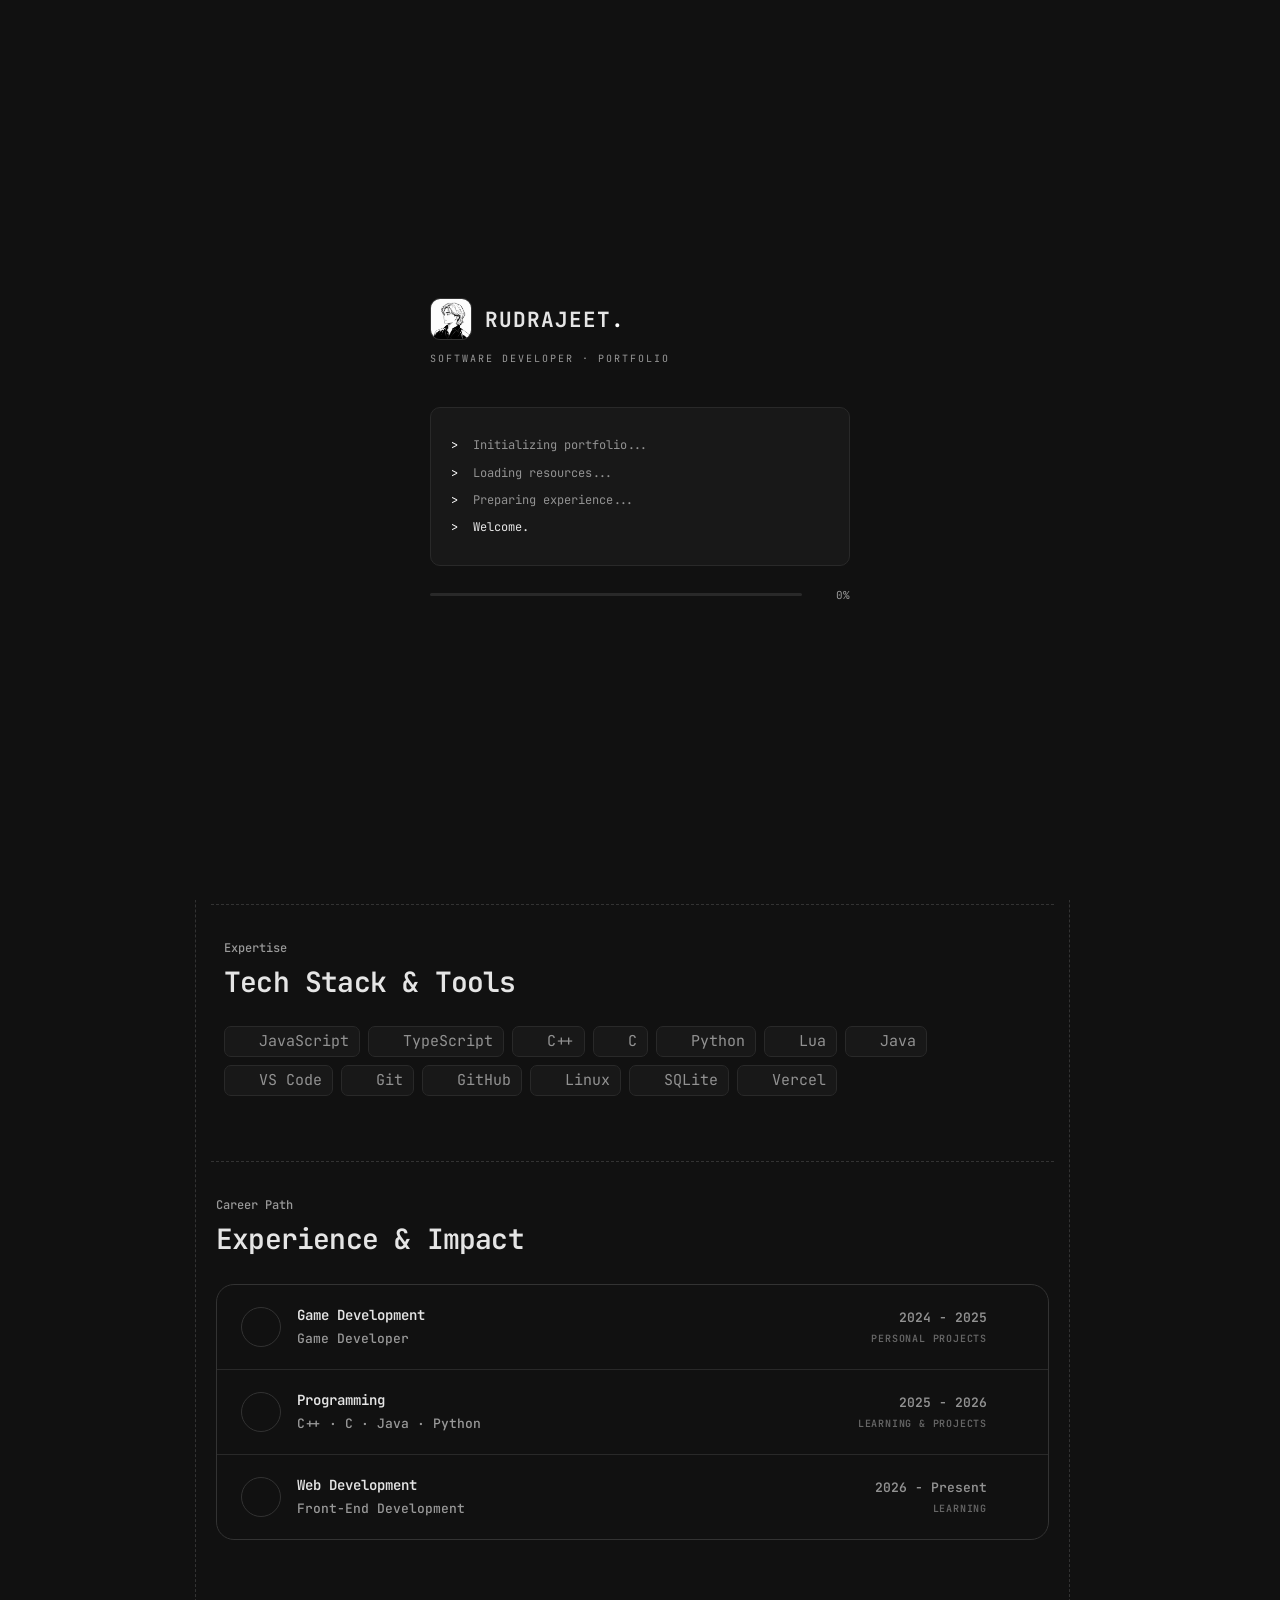
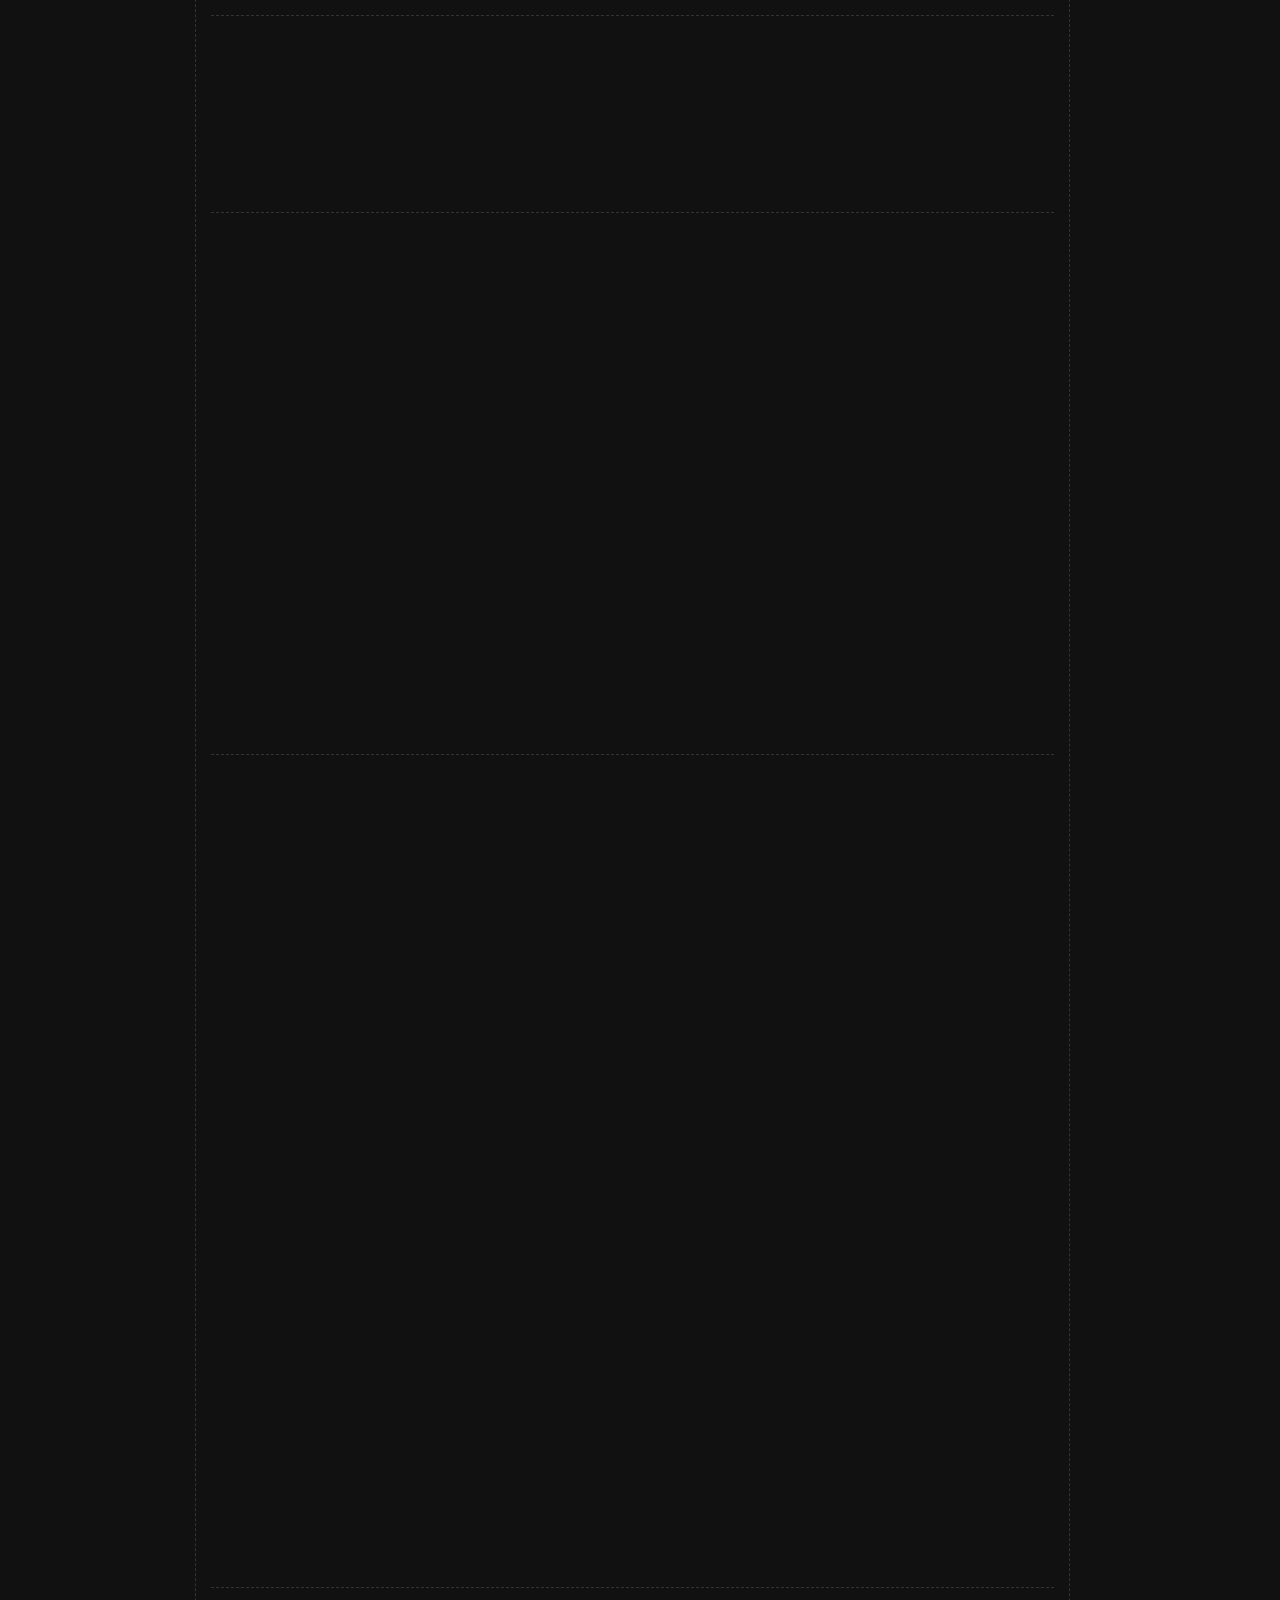
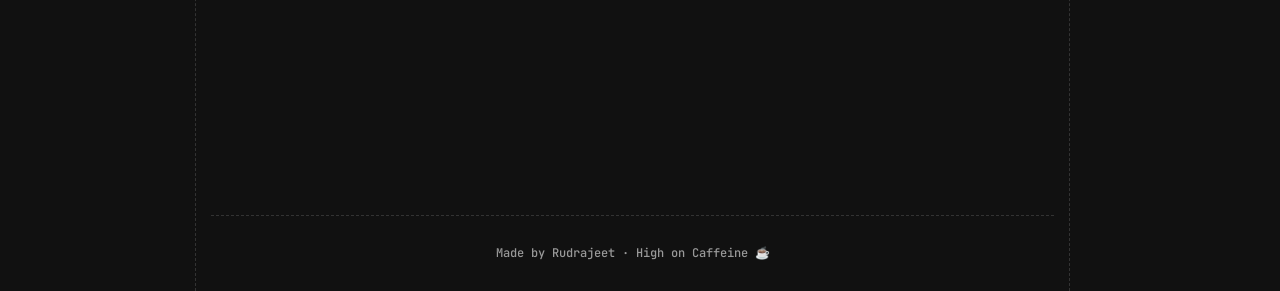
==== commit e2638034: "Add Personal and Fun pages with page transitions" ====
--- a/index.html
+++ b/index.html
@@ -831,11 +831,11 @@
                 <i data-lucide="house"></i>
             </a>
 
-            <a href="personal.html" class="page-nav-item" aria-label="Personal" title="Personal">
+            <a href="Personal/personal.html" class="page-nav-item" aria-label="Personal" title="Personal">
                 <i data-lucide="user-round"></i>
             </a>
 
-            <a href="fun.html" class="page-nav-item" aria-label="Fun Stuff" title="Fun Stuff">
+            <a href="Fun/fun.html" class="page-nav-item" aria-label="Fun Stuff" title="Fun Stuff">
                 <i data-lucide="gamepad-2"></i>
             </a>
 
--- a/style.css
+++ b/style.css
@@ -113,6 +113,10 @@
         transform: none;
         transition: none;
     }
+}
+
+html {
+    scrollbar-gutter: stable;
 }
 
 
@@ -2570,4 +2574,80 @@
 
 html[data-loader-seen="true"] .loading-screen {
     display: none;
+}
+
+/* =================================
+   COMING SOON PAGES
+================================= */
+
+.coming-soon-page {
+    min-height: 100vh;
+    display: flex;
+    align-items: center;
+    justify-content: center;
+    padding: 30px;
+    text-align: center;
+}
+
+.coming-soon-content {
+    max-width: 480px;
+}
+
+.coming-soon-label {
+    display: inline-block;
+    padding: 7px 12px;
+    margin-bottom: 24px;
+    border: 1px solid var(--border-primary);
+    border-radius: 20px;
+    color: var(--text-muted);
+    font-size: 10px;
+    letter-spacing: 2px;
+}
+
+.coming-soon-content h1 {
+    margin-bottom: 14px;
+    color: var(--text-primary);
+    font-size: clamp(32px, 6vw, 46px);
+    font-weight: 600;
+    letter-spacing: -2px;
+}
+
+.coming-soon-content p {
+    color: var(--text-secondary);
+    font-size: 14px;
+    line-height: 1.9;
+}
+
+.coming-soon-decoration {
+    width: 42px;
+    height: 1px;
+    margin: 28px auto;
+    background: var(--accent);
+}
+
+/* PAGE TRANSITIONS */
+
+.main-container {
+    animation: pageEnter 0.45s ease both;
+    transition: opacity 0.25s ease;
+}
+
+@keyframes pageEnter {
+    from {
+        opacity: 0;
+    }
+    to {
+        opacity: 1;
+    }
+}
+
+body.page-leaving .main-container {
+    opacity: 0;
+}
+
+@media (prefers-reduced-motion: reduce) {
+    .main-container {
+        animation: none;
+        transition: none;
+    }
 }
